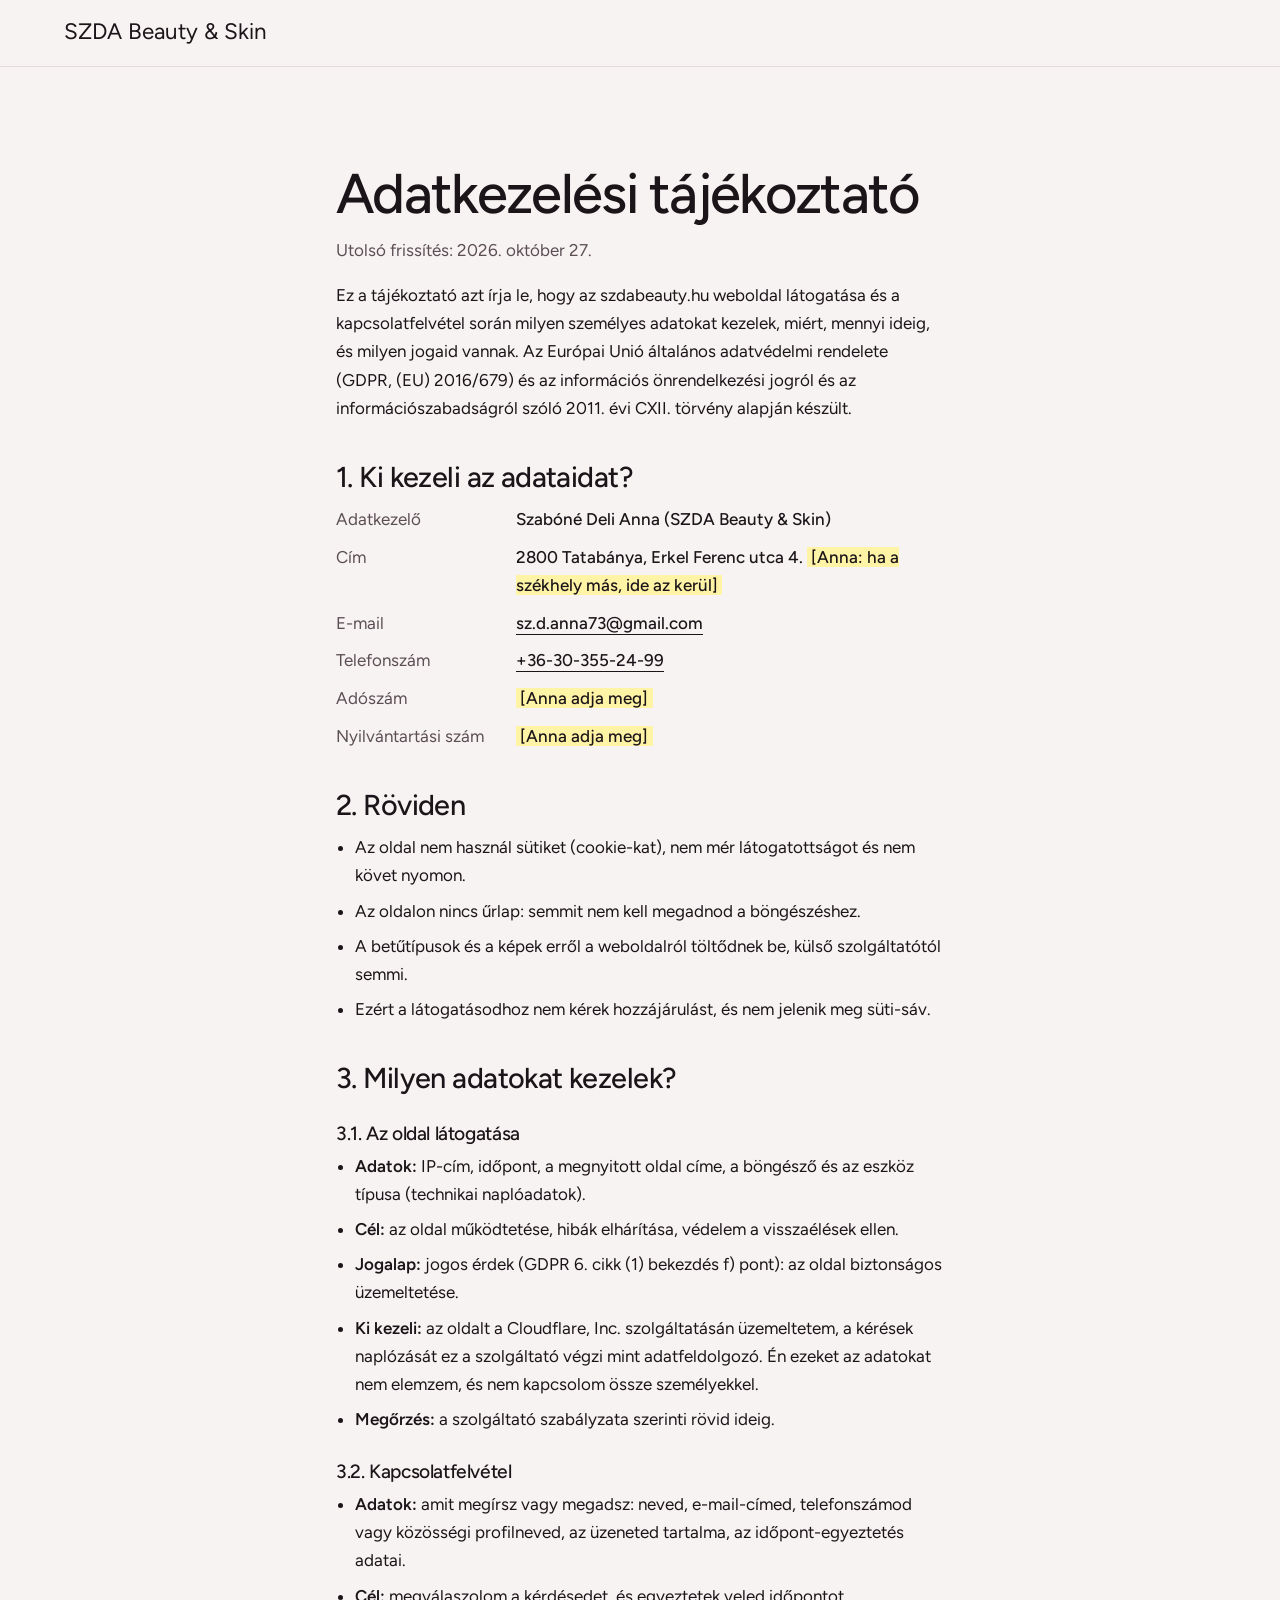
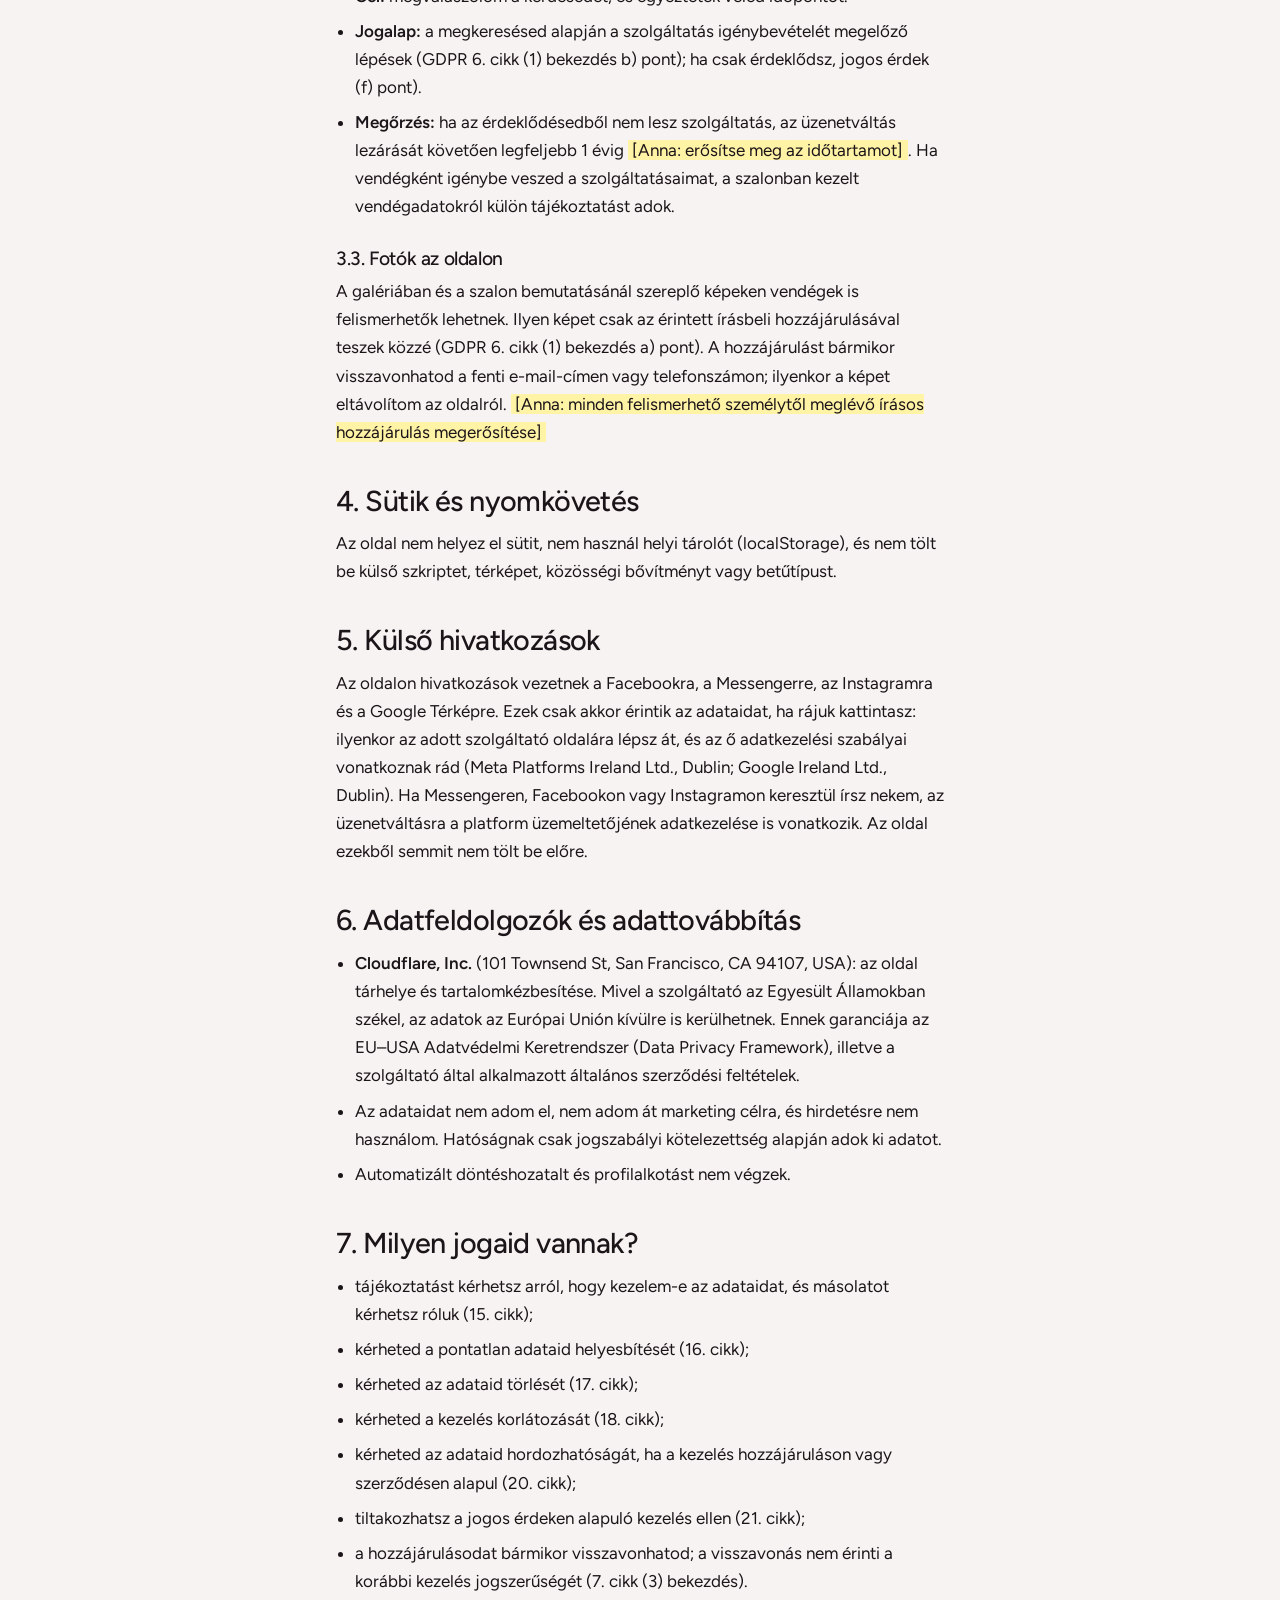
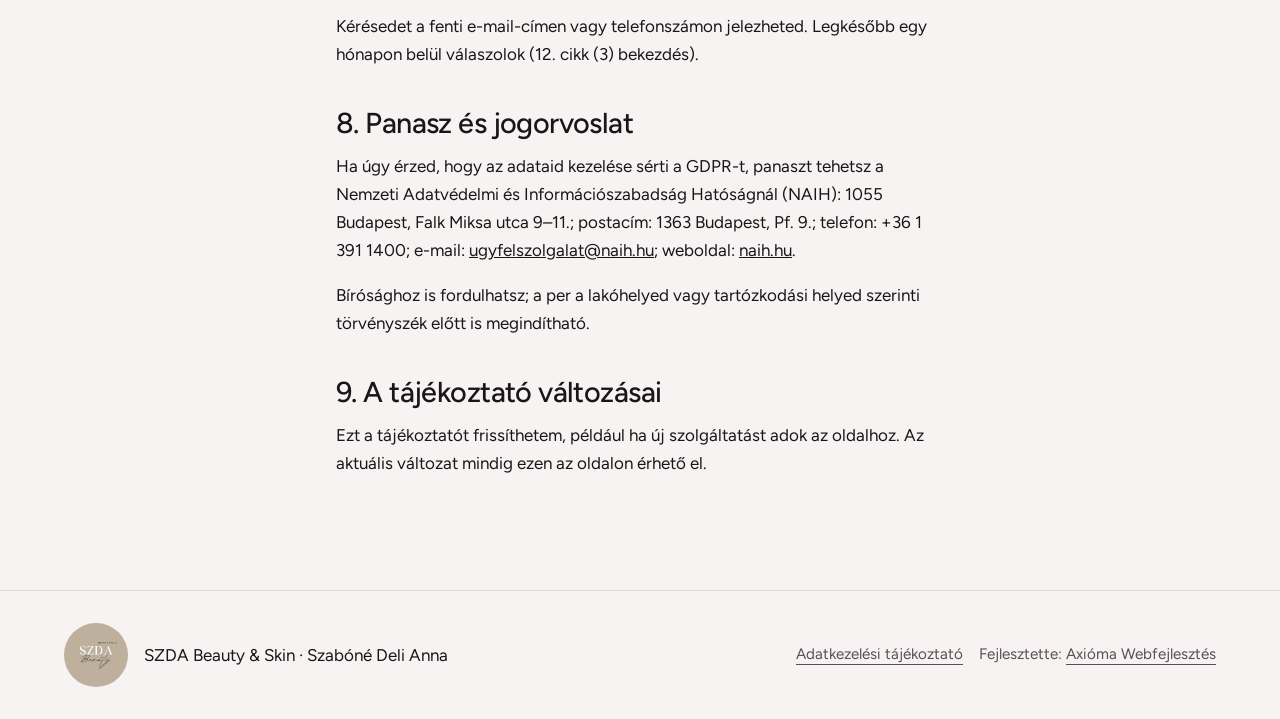
==== adatkezeles.html @ 75661d0b "Add privacy notice and security headers" ====
<!doctype html>
<html lang="hu">
<head>
<meta charset="utf-8">
<meta name="viewport" content="width=device-width, initial-scale=1">
<title>Adatkezelési tájékoztató – SZDA Beauty &amp; Skin</title>
<meta name="description" content="Az szdabeauty.hu weboldal adatkezelési tájékoztatója: milyen adatokat kezelek, miért, meddig, és milyen jogaid vannak.">
<meta name="theme-color" content="#1b1519">
<link rel="icon" href="img/logo-t.webp" type="image/webp">
<link rel="preload" href="fonts/figtree-normal-400.woff2" as="font" type="font/woff2" crossorigin>
<link rel="stylesheet" href="style.css">
</head>
<body>
<a class="skip" href="#tartalom">Ugrás a tartalomhoz</a>

<header class="top">
  <a class="brand" href="./" aria-label="SZDA Beauty &amp; Skin – vissza az oldalra">SZDA Beauty &amp; Skin</a>
</header>

<main id="tartalom" class="doc">
  <h1>Adatkezelési tájékoztató</h1>
  <p class="meta">Utolsó frissítés: 2026. október 27.</p>

  <p>Ez a tájékoztató azt írja le, hogy az szdabeauty.hu weboldal látogatása és a kapcsolatfelvétel során milyen személyes adatokat kezelek, miért, mennyi ideig, és milyen jogaid vannak. Az Európai Unió általános adatvédelmi rendelete (GDPR, (EU) 2016/679) és az információs önrendelkezési jogról és az információszabadságról szóló 2011. évi CXII. törvény alapján készült.</p>

  <h2>1. Ki kezeli az adataidat?</h2>
  <dl>
    <dt>Adatkezelő</dt>
    <dd>Szabóné Deli Anna (SZDA Beauty &amp; Skin)</dd>
    <dt>Cím</dt>
    <dd>2800 Tatabánya, Erkel Ferenc utca 4. <mark class="todo">[Anna: ha a székhely más, ide az kerül]</mark></dd>
    <dt>E-mail</dt>
    <dd><a href="mailto:sz.d.anna73@gmail.com">sz.d.anna73@gmail.com</a></dd>
    <dt>Telefonszám</dt>
    <dd><a href="tel:+36303552499">+36-30-355-24-99</a></dd>
    <dt>Adószám</dt>
    <dd><mark class="todo">[Anna adja meg]</mark></dd>
    <dt>Nyilvántartási szám</dt>
    <dd><mark class="todo">[Anna adja meg]</mark></dd>
  </dl>

  <h2>2. Röviden</h2>
  <ul>
    <li>Az oldal nem használ sütiket (cookie-kat), nem mér látogatottságot és nem követ nyomon.</li>
    <li>Az oldalon nincs űrlap: semmit nem kell megadnod a böngészéshez.</li>
    <li>A betűtípusok és a képek erről a weboldalról töltődnek be, külső szolgáltatótól semmi.</li>
    <li>Ezért a látogatásodhoz nem kérek hozzájárulást, és nem jelenik meg süti-sáv.</li>
  </ul>

  <h2>3. Milyen adatokat kezelek?</h2>

  <h3>3.1. Az oldal látogatása</h3>
  <ul>
    <li><b>Adatok:</b> IP-cím, időpont, a megnyitott oldal címe, a böngésző és az eszköz típusa (technikai naplóadatok).</li>
    <li><b>Cél:</b> az oldal működtetése, hibák elhárítása, védelem a visszaélések ellen.</li>
    <li><b>Jogalap:</b> jogos érdek (GDPR 6. cikk (1) bekezdés f) pont): az oldal biztonságos üzemeltetése.</li>
    <li><b>Ki kezeli:</b> az oldalt a Cloudflare, Inc. szolgáltatásán üzemeltetem, a kérések naplózását ez a szolgáltató végzi mint adatfeldolgozó. Én ezeket az adatokat nem elemzem, és nem kapcsolom össze személyekkel.</li>
    <li><b>Megőrzés:</b> a szolgáltató szabályzata szerinti rövid ideig.</li>
  </ul>

  <h3>3.2. Kapcsolatfelvétel</h3>
  <ul>
    <li><b>Adatok:</b> amit megírsz vagy megadsz: neved, e-mail-címed, telefonszámod vagy közösségi profilneved, az üzeneted tartalma, az időpont-egyeztetés adatai.</li>
    <li><b>Cél:</b> megválaszolom a kérdésedet, és egyeztetek veled időpontot.</li>
    <li><b>Jogalap:</b> a megkeresésed alapján a szolgáltatás igénybevételét megelőző lépések (GDPR 6. cikk (1) bekezdés b) pont); ha csak érdeklődsz, jogos érdek (f) pont).</li>
    <li><b>Megőrzés:</b> ha az érdeklődésedből nem lesz szolgáltatás, az üzenetváltás lezárását követően legfeljebb 1 évig <mark class="todo">[Anna: erősítse meg az időtartamot]</mark>. Ha vendégként igénybe veszed a szolgáltatásaimat, a szalonban kezelt vendégadatokról külön tájékoztatást adok.</li>
  </ul>

  <h3>3.3. Fotók az oldalon</h3>
  <p>A galériában és a szalon bemutatásánál szereplő képeken vendégek is felismerhetők lehetnek. Ilyen képet csak az érintett írásbeli hozzájárulásával teszek közzé (GDPR 6. cikk (1) bekezdés a) pont). A hozzájárulást bármikor visszavonhatod a fenti e-mail-címen vagy telefonszámon; ilyenkor a képet eltávolítom az oldalról. <mark class="todo">[Anna: minden felismerhető személytől meglévő írásos hozzájárulás megerősítése]</mark></p>

  <h2>4. Sütik és nyomkövetés</h2>
  <p>Az oldal nem helyez el sütit, nem használ helyi tárolót (localStorage), és nem tölt be külső szkriptet, térképet, közösségi bővítményt vagy betűtípust.</p>

  <h2>5. Külső hivatkozások</h2>
  <p>Az oldalon hivatkozások vezetnek a Facebookra, a Messengerre, az Instagramra és a Google Térképre. Ezek csak akkor érintik az adataidat, ha rájuk kattintasz: ilyenkor az adott szolgáltató oldalára lépsz át, és az ő adatkezelési szabályai vonatkoznak rád (Meta Platforms Ireland Ltd., Dublin; Google Ireland Ltd., Dublin). Ha Messengeren, Facebookon vagy Instagramon keresztül írsz nekem, az üzenetváltásra a platform üzemeltetőjének adatkezelése is vonatkozik. Az oldal ezekből semmit nem tölt be előre.</p>

  <h2>6. Adatfeldolgozók és adattovábbítás</h2>
  <ul>
    <li><b>Cloudflare, Inc.</b> (101 Townsend St, San Francisco, CA 94107, USA): az oldal tárhelye és tartalomkézbesítése. Mivel a szolgáltató az Egyesült Államokban székel, az adatok az Európai Unión kívülre is kerülhetnek. Ennek garanciája az EU–USA Adatvédelmi Keretrendszer (Data Privacy Framework), illetve a szolgáltató által alkalmazott általános szerződési feltételek.</li>
    <li>Az adataidat nem adom el, nem adom át marketing célra, és hirdetésre nem használom. Hatóságnak csak jogszabályi kötelezettség alapján adok ki adatot.</li>
    <li>Automatizált döntéshozatalt és profilalkotást nem végzek.</li>
  </ul>

  <h2>7. Milyen jogaid vannak?</h2>
  <ul>
    <li>tájékoztatást kérhetsz arról, hogy kezelem-e az adataidat, és másolatot kérhetsz róluk (15. cikk);</li>
    <li>kérheted a pontatlan adataid helyesbítését (16. cikk);</li>
    <li>kérheted az adataid törlését (17. cikk);</li>
    <li>kérheted a kezelés korlátozását (18. cikk);</li>
    <li>kérheted az adataid hordozhatóságát, ha a kezelés hozzájáruláson vagy szerződésen alapul (20. cikk);</li>
    <li>tiltakozhatsz a jogos érdeken alapuló kezelés ellen (21. cikk);</li>
    <li>a hozzájárulásodat bármikor visszavonhatod; a visszavonás nem érinti a korábbi kezelés jogszerűségét (7. cikk (3) bekezdés).</li>
  </ul>
  <p>Kérésedet a fenti e-mail-címen vagy telefonszámon jelezheted. Legkésőbb egy hónapon belül válaszolok (12. cikk (3) bekezdés).</p>

  <h2>8. Panasz és jogorvoslat</h2>
  <p>Ha úgy érzed, hogy az adataid kezelése sérti a GDPR-t, panaszt tehetsz a Nemzeti Adatvédelmi és Információszabadság Hatóságnál (NAIH): 1055 Budapest, Falk Miksa utca 9–11.; postacím: 1363 Budapest, Pf. 9.; telefon: +36 1 391 1400; e-mail: <a href="mailto:ugyfelszolgalat@naih.hu">ugyfelszolgalat@naih.hu</a>; weboldal: <a href="https://naih.hu" rel="noopener">naih.hu</a>.</p>
  <p>Bírósághoz is fordulhatsz; a per a lakóhelyed vagy tartózkodási helyed szerinti törvényszék előtt is megindítható.</p>

  <h2>9. A tájékoztató változásai</h2>
  <p>Ezt a tájékoztatót frissíthetem, például ha új szolgáltatást adok az oldalhoz. Az aktuális változat mindig ezen az oldalon érhető el.</p>
</main>

<footer>
  <img src="img/logo-t.webp" width="64" height="64" alt="" loading="lazy">
  <p>SZDA Beauty &amp; Skin · Szabóné Deli Anna</p>
  <p class="legal"><a href="adatkezeles.html">Adatkezelési tájékoztató</a></p>
  <p class="credit">Fejlesztette: <a href="https://axiomaweb.hu" target="_blank" rel="noopener">Axióma Webfejlesztés</a></p>
</footer>
</body>
</html>
---- style.css ----
@font-face{font-family:Figtree;font-weight:400;font-display:swap;src:url(fonts/figtree-normal-400.woff2) format("woff2")}
@font-face{font-family:Figtree;font-weight:500;font-display:swap;src:url(fonts/figtree-normal-500.woff2) format("woff2")}
@font-face{font-family:Figtree;font-weight:600;font-display:swap;src:url(fonts/figtree-normal-600.woff2) format("woff2")}

/* the animated gap between the hero "slats" */
@property --gap{syntax:"<length>";inherits:false;initial-value:5px}

:root{
  --pearl:#f7f3f2;
  --ink:#1b1519;
  --ink-soft:#5b4f55;
  --oak:#c8a27a;
  --oak-deep:#8a6540;
  --led:#c4146e;
  --plum:#1b1519;
  --line:#e4dad8;
  --sans:Figtree,system-ui,-apple-system,"Segoe UI",sans-serif;
  --gutter:clamp(1.25rem,5vw,4rem);
  --max:74rem;
}
*{box-sizing:border-box}
html{scroll-padding-top:5rem}
body{margin:0;background:var(--pearl);color:var(--ink);font:400 1.0625rem/1.65 var(--sans);-webkit-font-smoothing:antialiased}
img{display:block;max-width:100%;height:auto}
a{color:inherit}
button{font-family:inherit}
h1,h2,h3{font-family:var(--sans);font-weight:500;line-height:1.1;margin:0;letter-spacing:-.02em}
h2{font-size:clamp(2.25rem,5vw,3.75rem)}
h3{font-size:clamp(1.6rem,3vw,2.2rem)}
p{margin:0 0 1em;max-width:62ch}
:focus-visible{outline:3px solid var(--led);outline-offset:3px;border-radius:2px}
.skip{position:absolute;left:1rem;top:-4rem;background:var(--ink);color:#fff;padding:.6rem 1rem;z-index:100}
.skip:focus{top:1rem}

/* header */
.top{position:sticky;top:0;z-index:20;display:flex;justify-content:space-between;align-items:center;gap:1rem;padding:.9rem var(--gutter);background:var(--pearl);border-bottom:1px solid var(--line)}
.brand{font-family:var(--sans);font-size:1.4rem;text-decoration:none;white-space:nowrap}
.top nav{display:flex;align-items:center;gap:clamp(.9rem,2.5vw,2rem);font-weight:500;font-size:.98rem}
.top nav a{text-decoration:none;padding:.25rem 0}
.top nav a:not(.pill):hover{text-decoration:underline;text-underline-offset:.35em;text-decoration-color:var(--led)}
.pill{background:var(--ink);color:#fff;padding:.5rem 1.1rem!important;border-radius:2px}
.pill:hover{background:var(--led)}

/* hero */
.hero{display:grid;grid-template-columns:minmax(0,1fr) minmax(0,.8fr);grid-template-areas:"head photo" "text photo";grid-template-rows:auto 1fr;column-gap:clamp(1.5rem,5vw,5rem);align-items:start;max-width:var(--max);margin:0 auto;padding:clamp(2rem,6vw,5rem) var(--gutter)}
.hero-head{grid-area:head}
.hero-text{grid-area:text}
.hero h1{font-size:clamp(2.6rem,6vw,5rem);letter-spacing:-.03em;margin-bottom:1.5rem}
.lead{font-size:clamp(1.15rem,2vw,1.4rem);line-height:1.5;color:var(--ink-soft)}
.actions{display:flex;align-items:center;gap:1.5rem;flex-wrap:wrap;margin:1.75rem 0 1rem}
.btn{display:inline-block;background:var(--led);color:#fff;text-decoration:none;font-weight:600;padding:.95rem 1.8rem;border-radius:2px;transition:transform .15s,background .15s}
.btn:hover{background:var(--ink);transform:translateY(-1px)}
.link{font-weight:500;text-underline-offset:.35em}
.hours{font-size:.95rem;color:var(--ink-soft)}
.hero h2{font-size:clamp(1.6rem,3vw,2.2rem);margin:0 0 1rem}
.hero-photo{grid-area:photo;justify-self:end;width:min(100%,28rem);position:sticky;top:6rem}
.slats{width:100%;aspect-ratio:3/4;object-fit:cover;--s:2.2rem;--gap:5px;
  -webkit-mask-image:repeating-linear-gradient(90deg,#000 0,#000 calc(var(--s) - var(--gap)),transparent calc(var(--s) - var(--gap)),transparent var(--s));
  mask-image:repeating-linear-gradient(90deg,#000 0,#000 calc(var(--s) - var(--gap)),transparent calc(var(--s) - var(--gap)),transparent var(--s));
  animation:open 1.6s cubic-bezier(.2,.7,.2,1) both}
@keyframes open{from{--gap:2.2rem}99%{--gap:0px}to{--gap:0px;-webkit-mask-image:none;mask-image:none}}
.hero-img{float:right;width:min(40%,11rem);aspect-ratio:1/1;object-fit:cover;border-radius:2px;margin:0 0 1rem 1.5rem}

/* services */
.services,.works,.about,.studio,.book,.pro,.prices{max-width:var(--max);margin:0 auto;padding:clamp(3.5rem,8vw,7rem) var(--gutter)}
.services>h2{margin-bottom:clamp(2rem,5vw,4rem)}
.svc{display:grid;grid-template-columns:minmax(0,.8fr) minmax(0,1fr);gap:clamp(1.5rem,5vw,5rem);align-items:center;padding:clamp(1.5rem,4vw,3rem) 0;border-top:1px solid var(--line)}
.svc.flip{grid-template-columns:minmax(0,1fr) minmax(0,.8fr)}
.svc.flip .svc-img{order:2}
.svc-img img{width:100%;max-height:34rem;object-fit:cover;border-radius:2px}
.svc-body h3{margin-bottom:1rem}
.svc-body ul{list-style:none;margin:1.25rem 0 0;padding:0}
.svc-body li{padding:.55rem 0;border-top:1px solid var(--line)}
.svc-body li:last-child{border-bottom:1px solid var(--line)}


/* professional treatments + accordion */
.pro{background:var(--ink);color:#f4ecee;max-width:none;padding-left:0;padding-right:0}
.pro>*{max-width:var(--max);margin-left:auto;margin-right:auto;padding-left:var(--gutter);padding-right:var(--gutter)}
.pro h2{margin-bottom:1.25rem}
.pro .lead{color:#cdbfc4;margin-bottom:2rem}
.acc{border-top:1px solid #4a3d44}
.acc details,.acc-row{border-bottom:1px solid #4a3d44;margin:0;max-width:none}
.acc summary{font:400 clamp(1.25rem,2.4vw,1.6rem)/1.3 var(--sans);padding:1rem 0;cursor:pointer;list-style:none}
.acc summary::-webkit-details-marker{display:none}
.acc summary::after{content:"+";float:right;font-family:var(--sans)}
.acc details[open] summary::after{content:"\2212"}
.acc details p{color:#cdbfc4;padding-bottom:1.25rem}
.acc-row{font:400 clamp(1.25rem,2.4vw,1.6rem)/1.3 var(--sans);padding:1rem 0}

/* services without a photo */
.svc.plain{grid-template-columns:1fr}

/* price list */
.prices>h2{margin-bottom:1.5rem}
.group{font:500 1.1rem var(--sans);color:var(--ink-soft);margin-bottom:.5rem}
.items{border-top:1px solid var(--line)}
.item{display:grid;grid-template-columns:minmax(0,1fr) auto;gap:1rem 2rem;align-items:start;padding:1.5rem 0;border-bottom:1px solid var(--line)}
.item h3{font-size:clamp(1.3rem,2.4vw,1.7rem);margin-bottom:.6rem}
.item p{margin:0 0 .5rem}
.price{font:500 clamp(1.15rem,2vw,1.5rem)/1.3 var(--sans);color:var(--led);white-space:nowrap;text-align:right;margin:0}
.bundle .deal{font:500 1.25rem var(--sans);margin:0 0 .3rem}
.plain-list{margin:0 0 1rem;padding-left:1.2rem}
.tiers{display:grid;grid-template-columns:repeat(3,minmax(0,1fr));gap:1rem;margin-top:1.25rem}
.tier{border-top:1px solid var(--line);padding:.9rem 0 0}
.tier p{margin:0 0 .3rem}
.tier-name{font-weight:500}
.tier-name b{display:block;color:var(--led);font-family:var(--sans);font-weight:500;font-size:1.15rem}
.wax-h{margin:3rem 0 1rem;font-size:clamp(1.3rem,2.4vw,1.7rem)}
.wax{list-style:none;margin:0 0 1.5rem;padding:0;columns:2 18rem;column-gap:3rem}
.wax li{display:flex;justify-content:space-between;gap:1rem;padding:.55rem 0;border-bottom:1px solid var(--line);break-inside:avoid}
.wax li span:last-child{font-weight:500}

/* contact */
.social{list-style:none;margin:0;padding:0;display:flex;flex-wrap:wrap;gap:.6rem}
.social li[hidden]{display:none}
.soc{display:inline-flex;align-items:center;gap:.6rem;padding:.55rem 1.05rem .55rem .8rem;border:1px solid var(--ink);border-radius:2px;text-decoration:none;font-weight:500;transition:background .15s,color .15s,border-color .15s}
.soc svg{width:1.35rem;height:1.35rem;flex:none}
.soc.fb svg{color:#1877f2}.soc.ms svg{color:#0084ff}.soc.ig svg{color:#c13584}
.soc:hover{background:var(--ink);color:#fff;border-color:var(--ink)}
.maplink{display:inline-block;margin-top:.3rem;font-weight:400}

/* works */
.works-head{display:flex;justify-content:space-between;align-items:flex-end;gap:1.5rem;flex-wrap:wrap;margin-bottom:2rem}
.filters{display:flex;gap:.5rem;flex-wrap:wrap}
.chip{font:500 .95rem var(--sans);padding:.5rem 1.1rem;border-radius:2px;border:1px solid var(--ink);background:transparent;color:var(--ink);cursor:pointer}
.chip:hover{background:var(--line)}
.chip[aria-pressed=true]{background:var(--ink);color:#fff}
.grid{list-style:none;margin:0;padding:0;columns:3 14rem;column-gap:1rem}
.grid li{break-inside:avoid;margin:0 0 1rem}
.grid li[hidden]{display:none}
.grid button{display:block;width:100%;padding:0;border:0;background:var(--line);cursor:zoom-in;overflow:hidden;border-radius:2px}
.grid img{width:100%;transition:transform .5s}
.grid button:hover img{transform:scale(1.03)}

/* about */
.about{display:grid;grid-template-columns:minmax(0,1fr) minmax(0,1fr);gap:clamp(2rem,6vw,6rem);align-items:center}
.about-photos{display:grid;grid-template-columns:1fr 1fr;gap:1rem;align-items:start}
.about-photos img{width:100%;aspect-ratio:3/4;object-fit:cover;border-radius:2px}
.about-photos img:last-child{margin-top:3rem}
.about-text h2{margin-bottom:1.5rem}

/* studio */
.studio{max-width:none;background:var(--plum);color:#f4ecee;padding-left:0;padding-right:0}
.studio>*{max-width:var(--max);margin-left:auto;margin-right:auto;padding-left:var(--gutter);padding-right:var(--gutter)}
.studio h2{margin-bottom:2.5rem}
.glow{display:grid;grid-template-columns:repeat(3,1fr);gap:1rem}
.glow img{width:100%;aspect-ratio:3/4;object-fit:cover;border-radius:2px}
.rooms{display:grid;grid-template-columns:repeat(3,1fr);gap:1rem;margin-top:1.25rem}
.rooms img{width:100%;aspect-ratio:3/4;object-fit:cover;border-radius:2px}

/* booking */
.book{display:grid;grid-template-columns:minmax(0,1.1fr) minmax(0,.7fr);gap:clamp(2rem,6vw,6rem);align-items:center}
.book h2{margin-bottom:1.25rem}
dl{display:grid;grid-template-columns:max-content 1fr;gap:.6rem 2rem;margin:2rem 0 1.5rem}
dt{color:var(--ink-soft)}
dd{margin:0;font-weight:500}
dd a{text-underline-offset:.3em}
dd.door{margin:0}
.door img{width:100%;border-radius:2px}
.small{font-size:.92rem;color:var(--ink-soft)}

footer{display:flex;align-items:center;gap:1rem;flex-wrap:wrap;padding:2rem var(--gutter);border-top:1px solid var(--line)}
footer img{border-radius:50%}
footer p{margin:0}
footer .small{margin-left:auto}
footer .legal{margin-left:auto}
footer .legal,footer .credit{font-size:.95rem;color:var(--ink-soft)}
footer .legal a,footer .credit a{text-underline-offset:.3em}

/* lightbox */
dialog{border:0;padding:0;background:transparent;max-width:min(94vw,56rem);max-height:94vh;overflow:visible}
dialog::backdrop{background:rgba(20,12,17,.88)}
dialog img{max-height:90vh;width:auto;margin:auto;border-radius:2px}
.close{position:absolute;right:0;top:-2.6rem;font:500 .95rem var(--sans);background:#fff;border:0;padding:.4rem 1rem;border-radius:2px;cursor:pointer}

@media (max-width:52rem){
  .top nav a:not(.pill){display:none}
  .hero,.svc,.svc.flip,.about,.book{grid-template-columns:1fr}
  .hero{grid-template-areas:"head" "photo" "text";grid-template-rows:auto}
  .hero-head{margin-bottom:1.5rem}
  .hero-photo{justify-self:stretch;width:100%;position:static;margin-bottom:2rem}
  .svc.flip .svc-img{order:0}
  .svc-img img{max-height:26rem}
  .glow{grid-template-columns:1fr 1fr}
  .glow img:last-child{display:none}
  .tiers{grid-template-columns:1fr}
  .item{grid-template-columns:1fr}
  .price{text-align:left}
  .rooms{grid-template-columns:1fr 1fr}
  .about-photos img:last-child{margin-top:1.5rem}
  footer .small,footer .legal{margin-left:0}
}
@media (max-width:30rem){
  .grid{columns:2}
  dl{grid-template-columns:1fr;gap:.1rem}
  dd{margin-bottom:.9rem}
}
@media (prefers-reduced-motion:reduce){
  .slats{animation:none;-webkit-mask-image:none;mask-image:none}
  .grid img,.btn,.soc{transition:none}
}

/* dev page */
.soon{max-width:var(--max);margin:0 auto;padding:clamp(3.5rem,10vw,8rem) var(--gutter)}
.soon h1{font-size:clamp(2.4rem,6vw,4.5rem);letter-spacing:-.03em;margin-bottom:1.5rem}
.soon .social{margin:2rem 0}

/* privacy page */
.doc{max-width:46rem;margin:0 auto;padding:clamp(3rem,8vw,6rem) var(--gutter)}
.doc h1{font-size:clamp(2.2rem,5vw,3.5rem);letter-spacing:-.03em;margin-bottom:.75rem}
.doc h2{font-size:clamp(1.35rem,2.6vw,1.8rem);margin:2.5rem 0 .75rem}
.doc h3{font-size:1.2rem;margin:1.75rem 0 .5rem}
.doc p{max-width:none}
.doc ul{padding-left:1.2rem;margin:0 0 1em}
.doc li{margin-bottom:.45rem}
.doc .meta{color:var(--ink-soft)}
.doc dl{margin:0 0 1em}
/* placeholder to be replaced before launch (flat colour, no gradient) */
.todo{background:#fff3a6;color:var(--ink);padding:0 .25em}
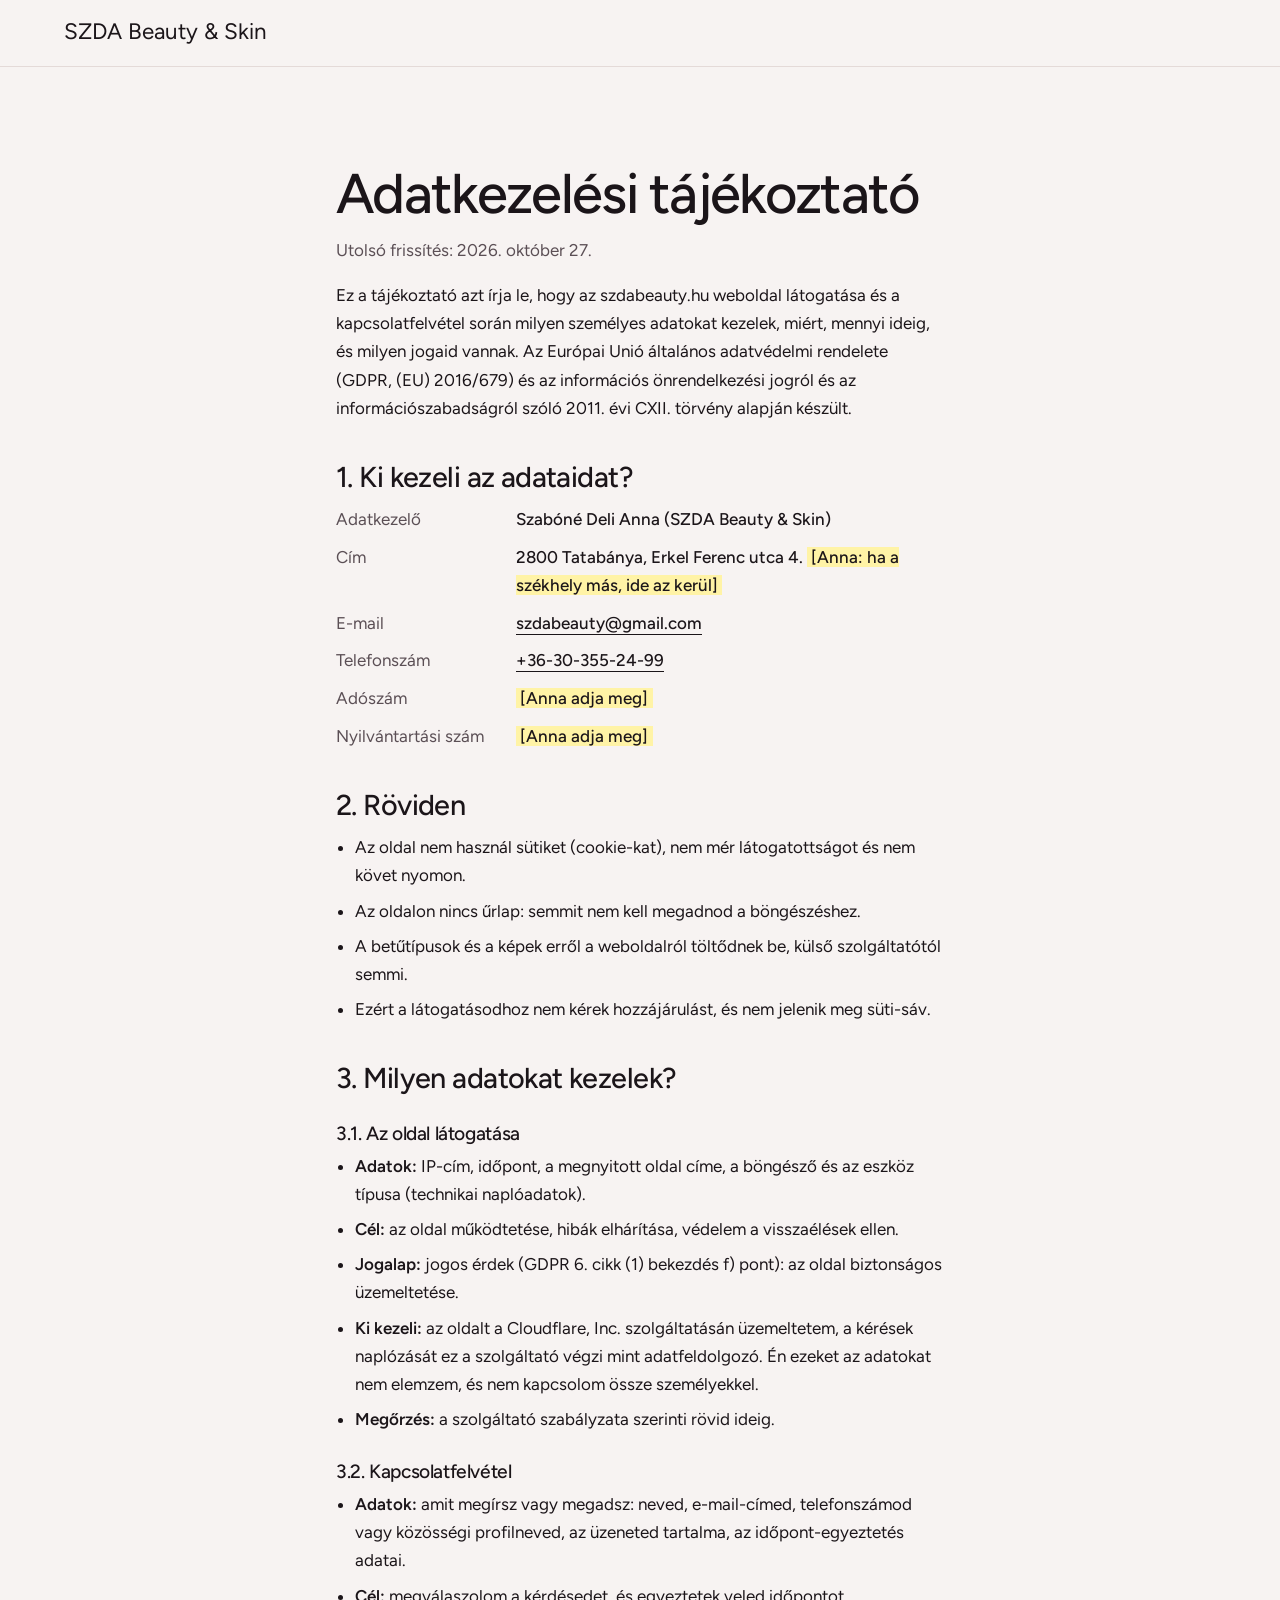
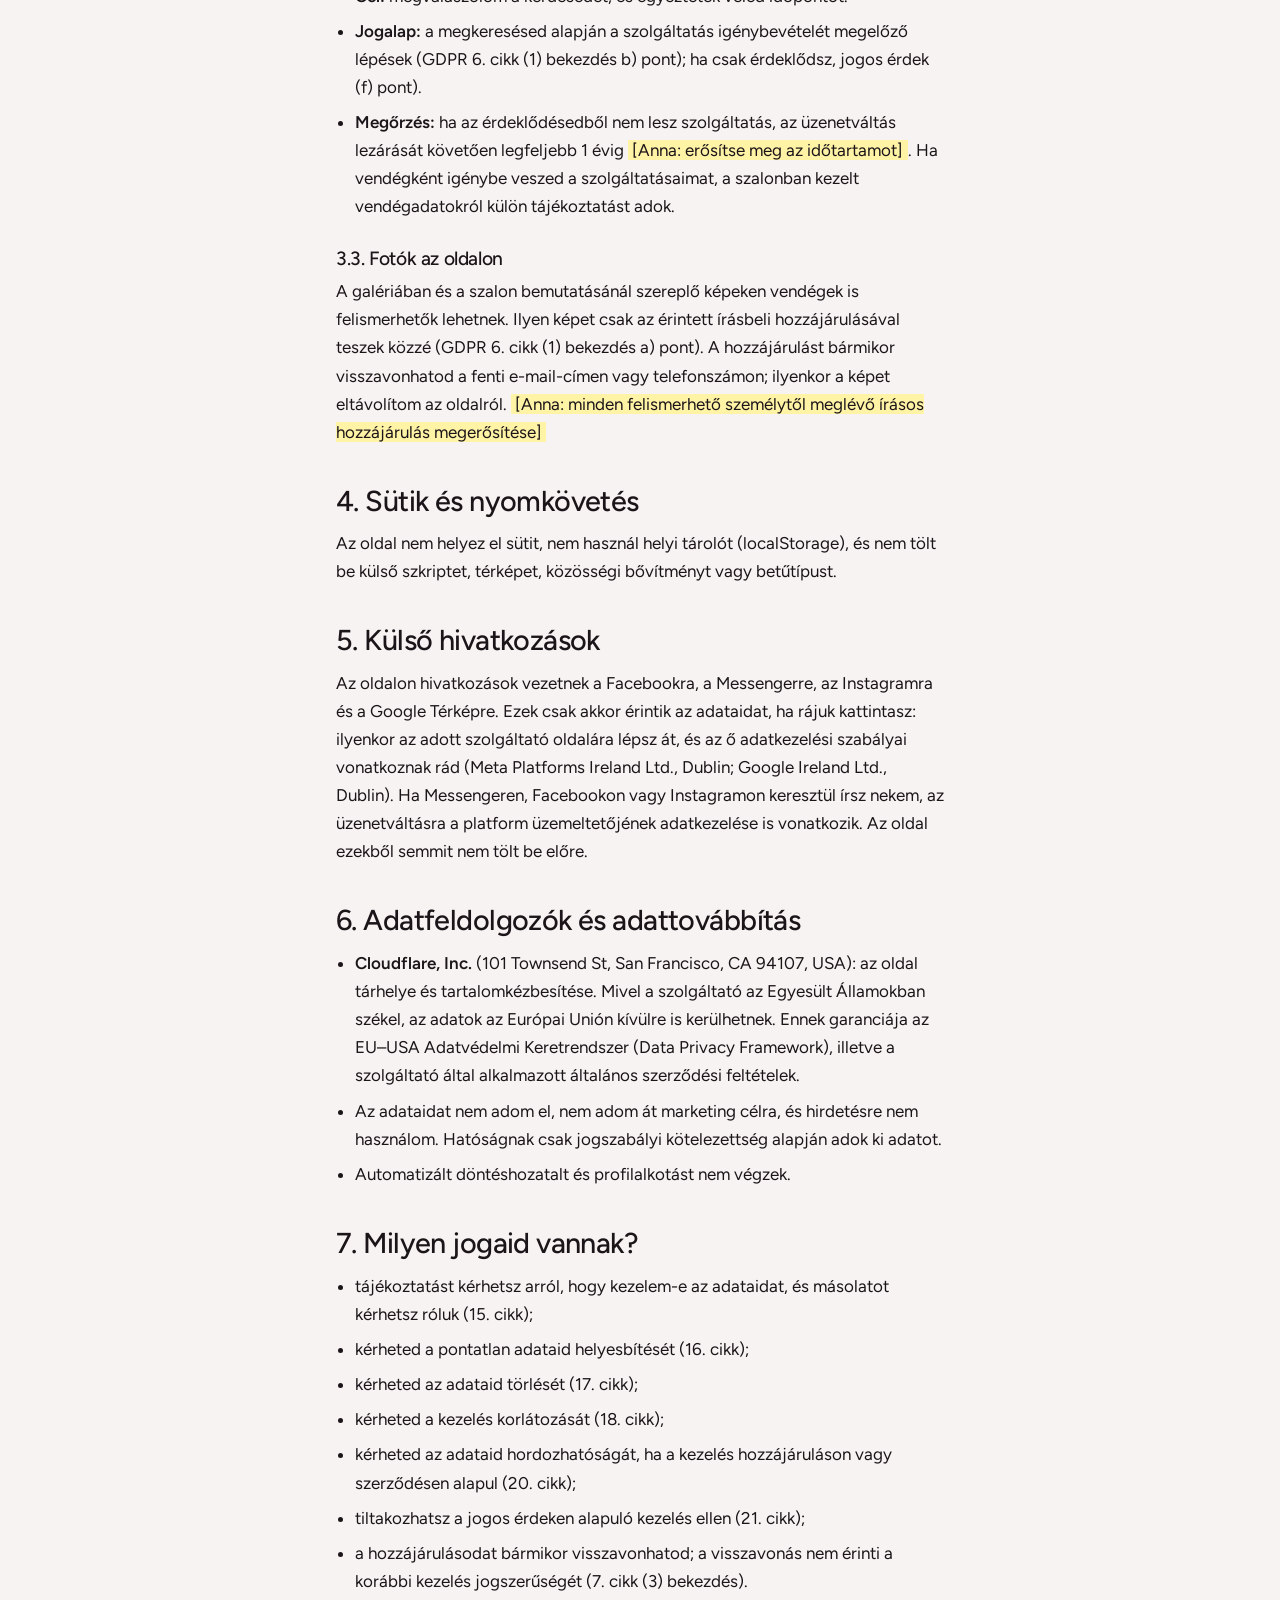
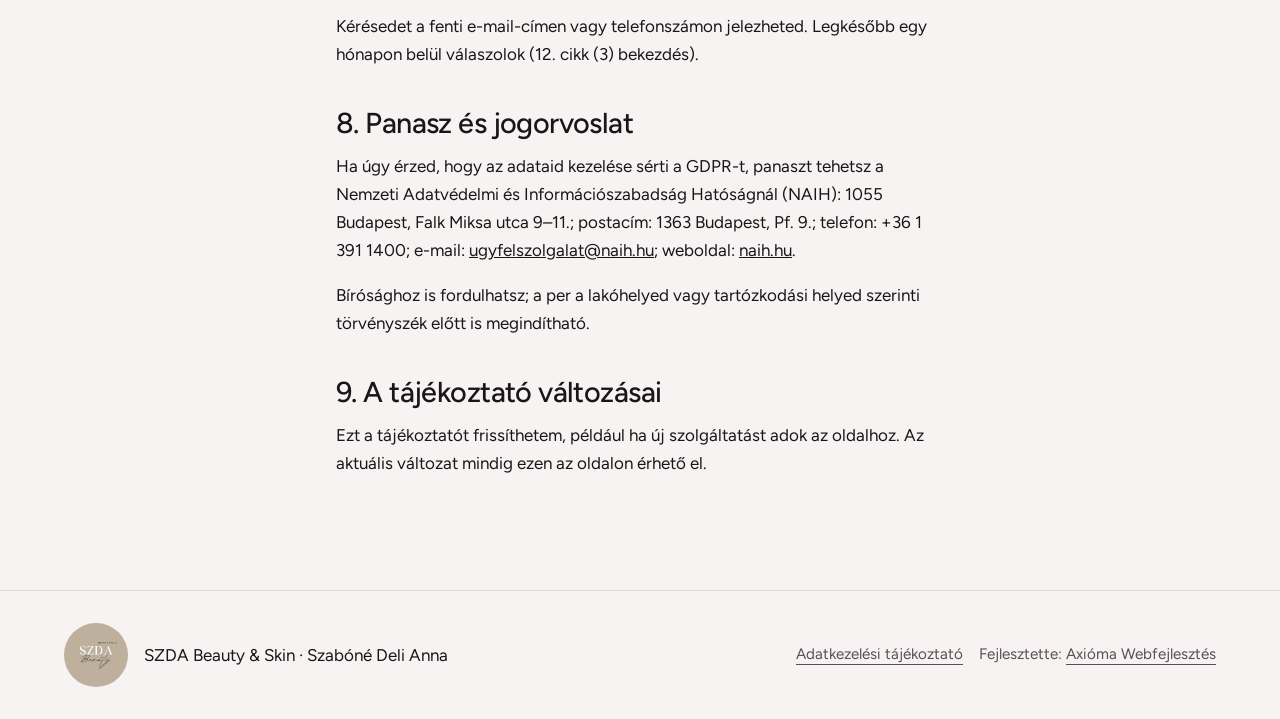
==== commit 5bb8561e: "Update site per Anna's feedback" ====
--- a/adatkezeles.html
+++ b/adatkezeles.html
@@ -30,7 +30,7 @@
     <dt>Cím</dt>
     <dd>2800 Tatabánya, Erkel Ferenc utca 4. <mark class="todo">[Anna: ha a székhely más, ide az kerül]</mark></dd>
     <dt>E-mail</dt>
-    <dd><a href="mailto:sz.d.anna73@gmail.com">sz.d.anna73@gmail.com</a></dd>
+    <dd><a href="mailto:szdabeauty@gmail.com">szdabeauty@gmail.com</a></dd>
     <dt>Telefonszám</dt>
     <dd><a href="tel:+36303552499">+36-30-355-24-99</a></dd>
     <dt>Adószám</dt>
--- a/style.css
+++ b/style.css
@@ -59,7 +59,7 @@
   mask-image:repeating-linear-gradient(90deg,#000 0,#000 calc(var(--s) - var(--gap)),transparent calc(var(--s) - var(--gap)),transparent var(--s));
   animation:open 1.6s cubic-bezier(.2,.7,.2,1) both}
 @keyframes open{from{--gap:2.2rem}99%{--gap:0px}to{--gap:0px;-webkit-mask-image:none;mask-image:none}}
-.hero-img{float:right;width:min(40%,11rem);aspect-ratio:1/1;object-fit:cover;border-radius:2px;margin:0 0 1rem 1.5rem}
+.hero-img{float:right;width:min(42%,12rem);aspect-ratio:3/4;object-fit:cover;border-radius:2px;margin:0 0 1rem 1.5rem}
 
 /* services */
 .services,.works,.about,.studio,.book,.pro,.prices{max-width:var(--max);margin:0 auto;padding:clamp(3.5rem,8vw,7rem) var(--gutter)}
@@ -79,17 +79,8 @@
 .pro>*{max-width:var(--max);margin-left:auto;margin-right:auto;padding-left:var(--gutter);padding-right:var(--gutter)}
 .pro h2{margin-bottom:1.25rem}
 .pro .lead{color:#cdbfc4;margin-bottom:2rem}
-.acc{border-top:1px solid #4a3d44}
-.acc details,.acc-row{border-bottom:1px solid #4a3d44;margin:0;max-width:none}
-.acc summary{font:400 clamp(1.25rem,2.4vw,1.6rem)/1.3 var(--sans);padding:1rem 0;cursor:pointer;list-style:none}
-.acc summary::-webkit-details-marker{display:none}
-.acc summary::after{content:"+";float:right;font-family:var(--sans)}
-.acc details[open] summary::after{content:"\2212"}
-.acc details p{color:#cdbfc4;padding-bottom:1.25rem}
-.acc-row{font:400 clamp(1.25rem,2.4vw,1.6rem)/1.3 var(--sans);padding:1rem 0}
 
 /* services without a photo */
-.svc.plain{grid-template-columns:1fr}
 
 /* price list */
 .prices>h2{margin-bottom:1.5rem}
@@ -218,3 +209,6 @@
 .doc dl{margin:0 0 1em}
 /* placeholder to be replaced before launch (flat colour, no gradient) */
 .todo{background:#fff3a6;color:var(--ink);padding:0 .25em}
+
+/* the dark photo block and the dark intro block read as one section */
+.studio + .pro{padding-top:0}
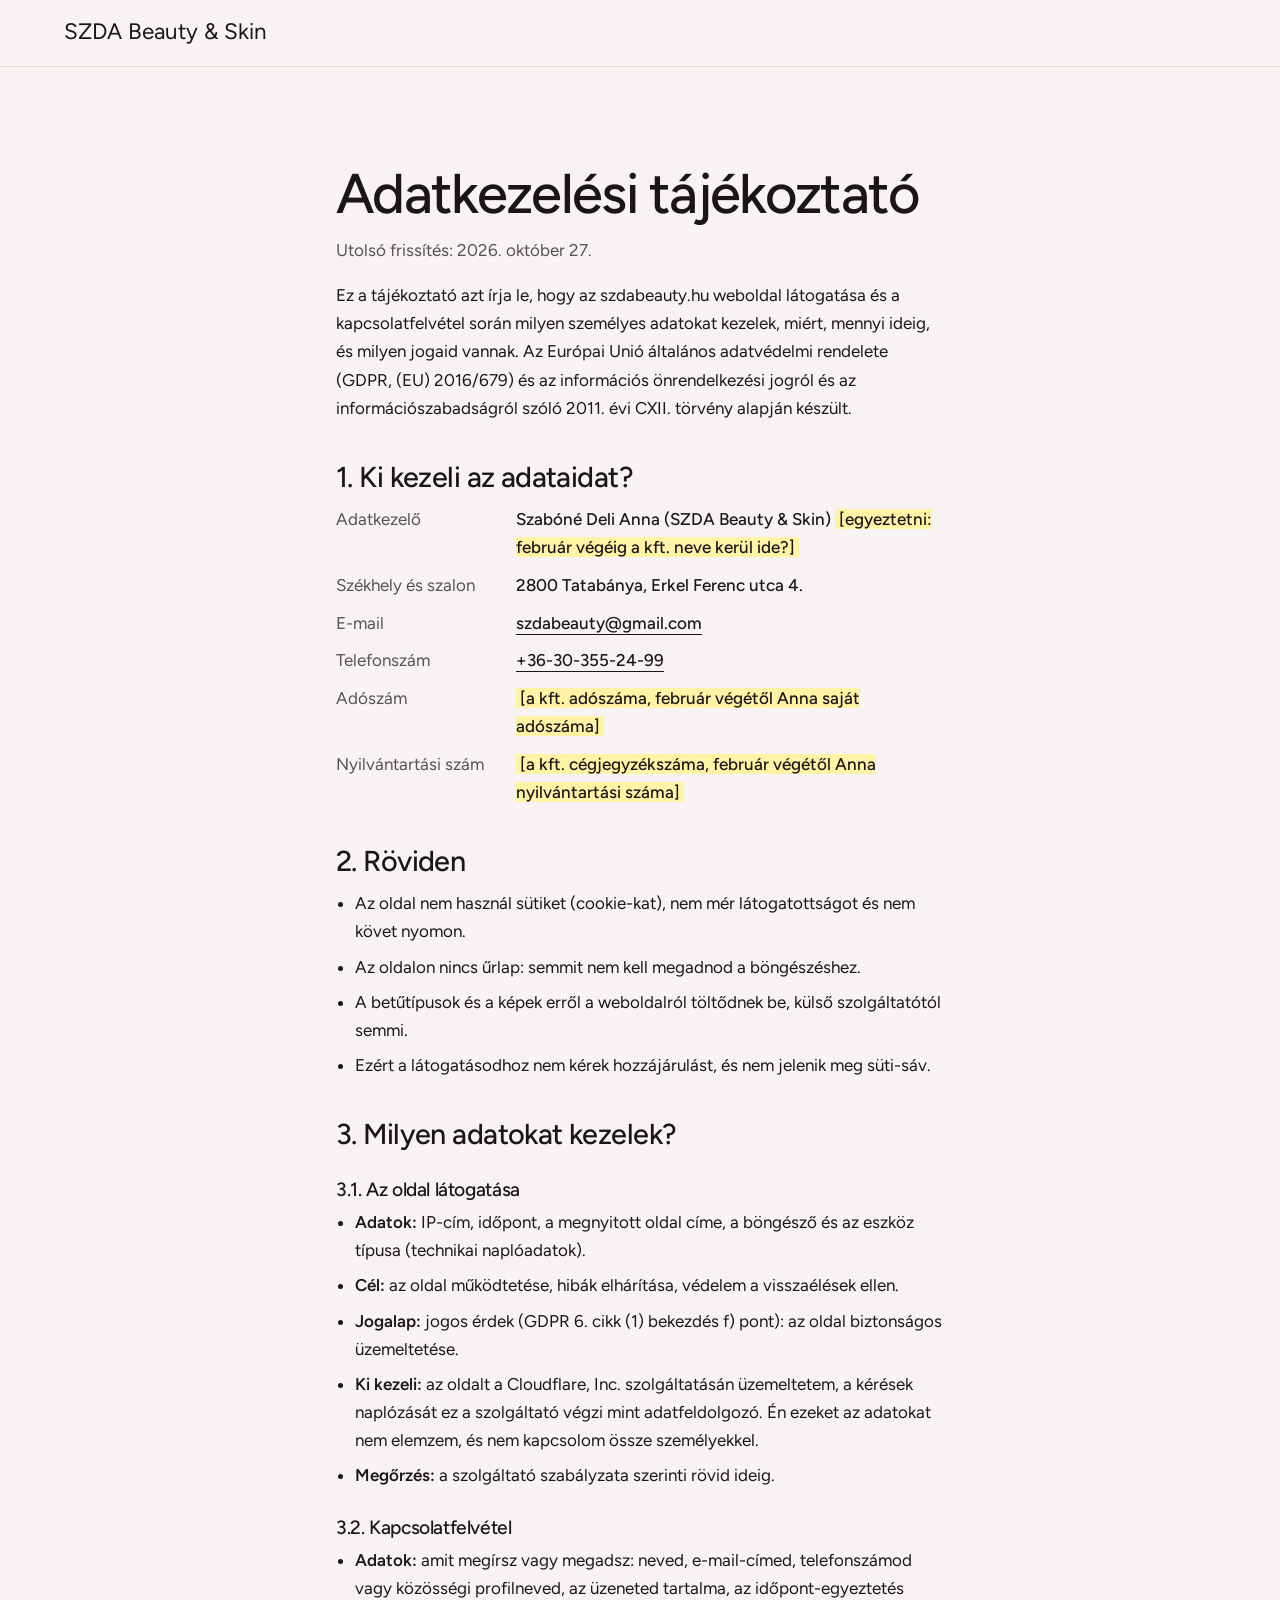
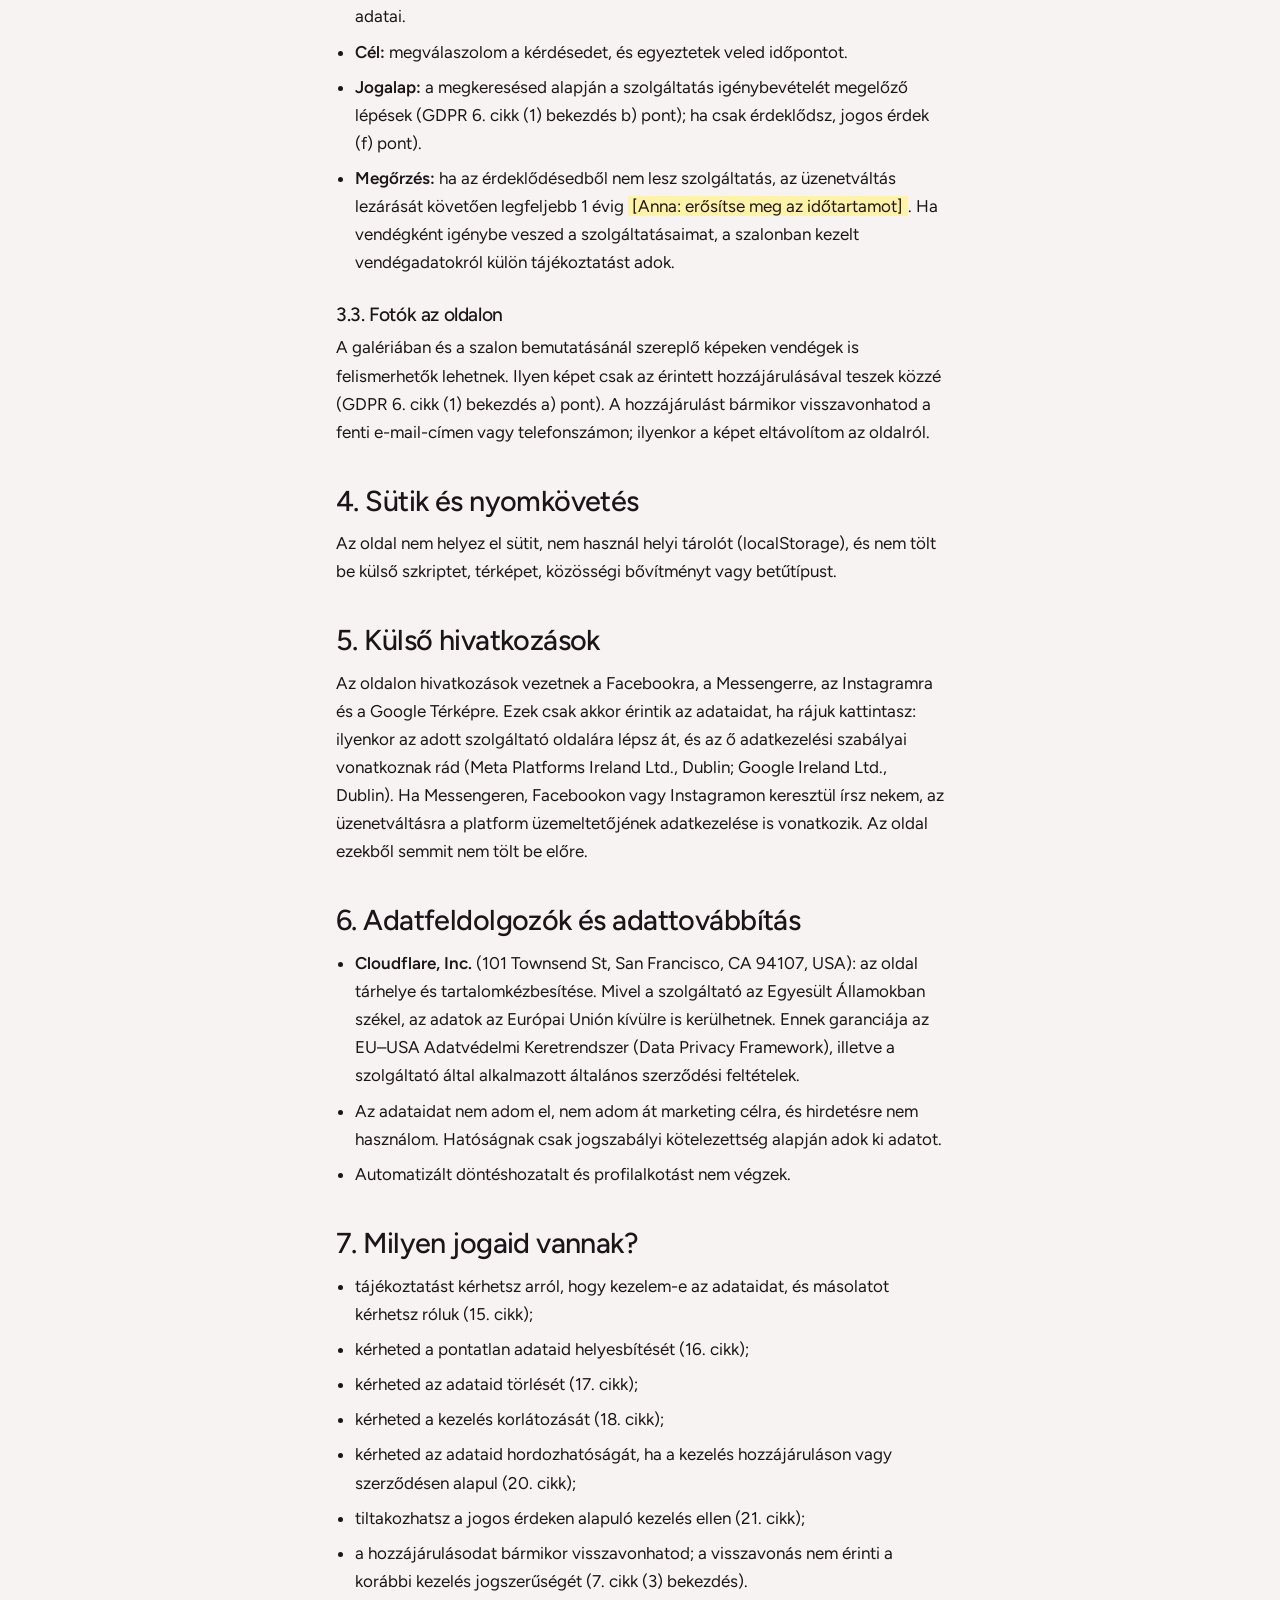
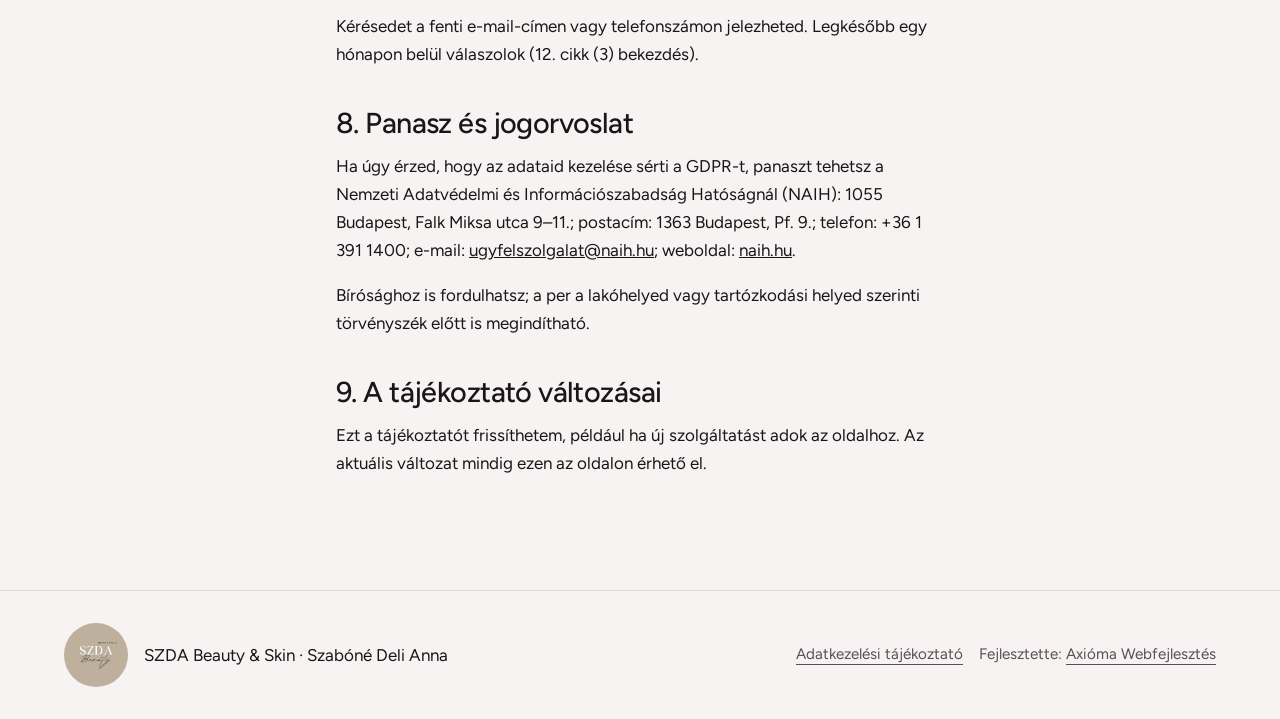
==== commit cf5c5d3c: "Privacy notice: seat and photo consent confirmed" ====
--- a/adatkezeles.html
+++ b/adatkezeles.html
@@ -6,7 +6,9 @@
 <title>Adatkezelési tájékoztató – SZDA Beauty &amp; Skin</title>
 <meta name="description" content="Az szdabeauty.hu weboldal adatkezelési tájékoztatója: milyen adatokat kezelek, miért, meddig, és milyen jogaid vannak.">
 <meta name="theme-color" content="#1b1519">
-<link rel="icon" href="img/logo-t.webp" type="image/webp">
+<link rel="canonical" href="https://szdabeauty.hu/adatkezeles">
+<link rel="icon" href="favicon.png" type="image/png" sizes="192x192">
+<link rel="apple-touch-icon" href="apple-touch-icon.png">
 <link rel="preload" href="fonts/figtree-normal-400.woff2" as="font" type="font/woff2" crossorigin>
 <link rel="stylesheet" href="style.css">
 </head>
@@ -26,17 +28,17 @@
   <h2>1. Ki kezeli az adataidat?</h2>
   <dl>
     <dt>Adatkezelő</dt>
-    <dd>Szabóné Deli Anna (SZDA Beauty &amp; Skin)</dd>
-    <dt>Cím</dt>
-    <dd>2800 Tatabánya, Erkel Ferenc utca 4. <mark class="todo">[Anna: ha a székhely más, ide az kerül]</mark></dd>
+    <dd>Szabóné Deli Anna (SZDA Beauty &amp; Skin) <mark class="todo">[egyeztetni: február végéig a kft. neve kerül ide?]</mark></dd>
+    <dt>Székhely és szalon</dt>
+    <dd>2800 Tatabánya, Erkel Ferenc utca 4.</dd>
     <dt>E-mail</dt>
     <dd><a href="mailto:szdabeauty@gmail.com">szdabeauty@gmail.com</a></dd>
     <dt>Telefonszám</dt>
     <dd><a href="tel:+36303552499">+36-30-355-24-99</a></dd>
     <dt>Adószám</dt>
-    <dd><mark class="todo">[Anna adja meg]</mark></dd>
+    <dd><mark class="todo">[a kft. adószáma, február végétől Anna saját adószáma]</mark></dd>
     <dt>Nyilvántartási szám</dt>
-    <dd><mark class="todo">[Anna adja meg]</mark></dd>
+    <dd><mark class="todo">[a kft. cégjegyzékszáma, február végétől Anna nyilvántartási száma]</mark></dd>
   </dl>
 
   <h2>2. Röviden</h2>
@@ -67,7 +69,7 @@
   </ul>
 
   <h3>3.3. Fotók az oldalon</h3>
-  <p>A galériában és a szalon bemutatásánál szereplő képeken vendégek is felismerhetők lehetnek. Ilyen képet csak az érintett írásbeli hozzájárulásával teszek közzé (GDPR 6. cikk (1) bekezdés a) pont). A hozzájárulást bármikor visszavonhatod a fenti e-mail-címen vagy telefonszámon; ilyenkor a képet eltávolítom az oldalról. <mark class="todo">[Anna: minden felismerhető személytől meglévő írásos hozzájárulás megerősítése]</mark></p>
+  <p>A galériában és a szalon bemutatásánál szereplő képeken vendégek is felismerhetők lehetnek. Ilyen képet csak az érintett hozzájárulásával teszek közzé (GDPR 6. cikk (1) bekezdés a) pont). A hozzájárulást bármikor visszavonhatod a fenti e-mail-címen vagy telefonszámon; ilyenkor a képet eltávolítom az oldalról.</p>
 
   <h2>4. Sütik és nyomkövetés</h2>
   <p>Az oldal nem helyez el sütit, nem használ helyi tárolót (localStorage), és nem tölt be külső szkriptet, térképet, közösségi bővítményt vagy betűtípust.</p>
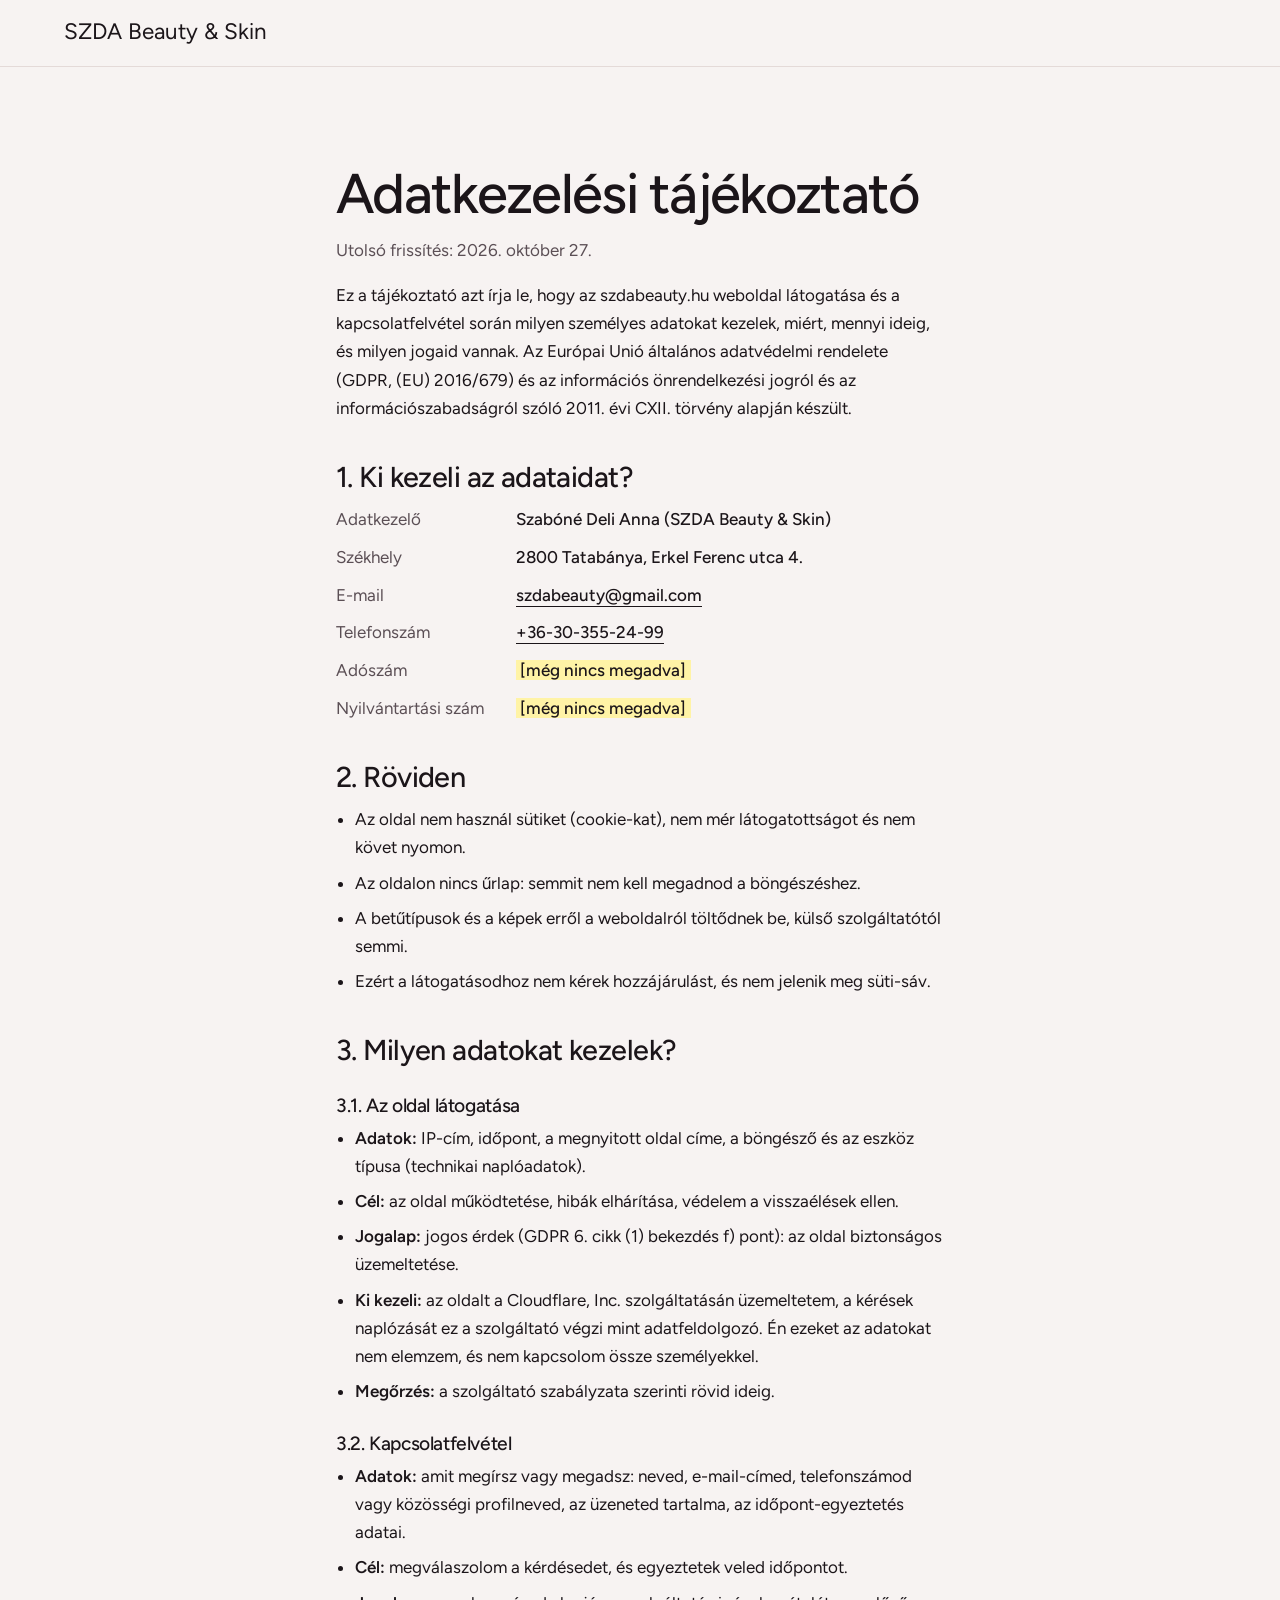
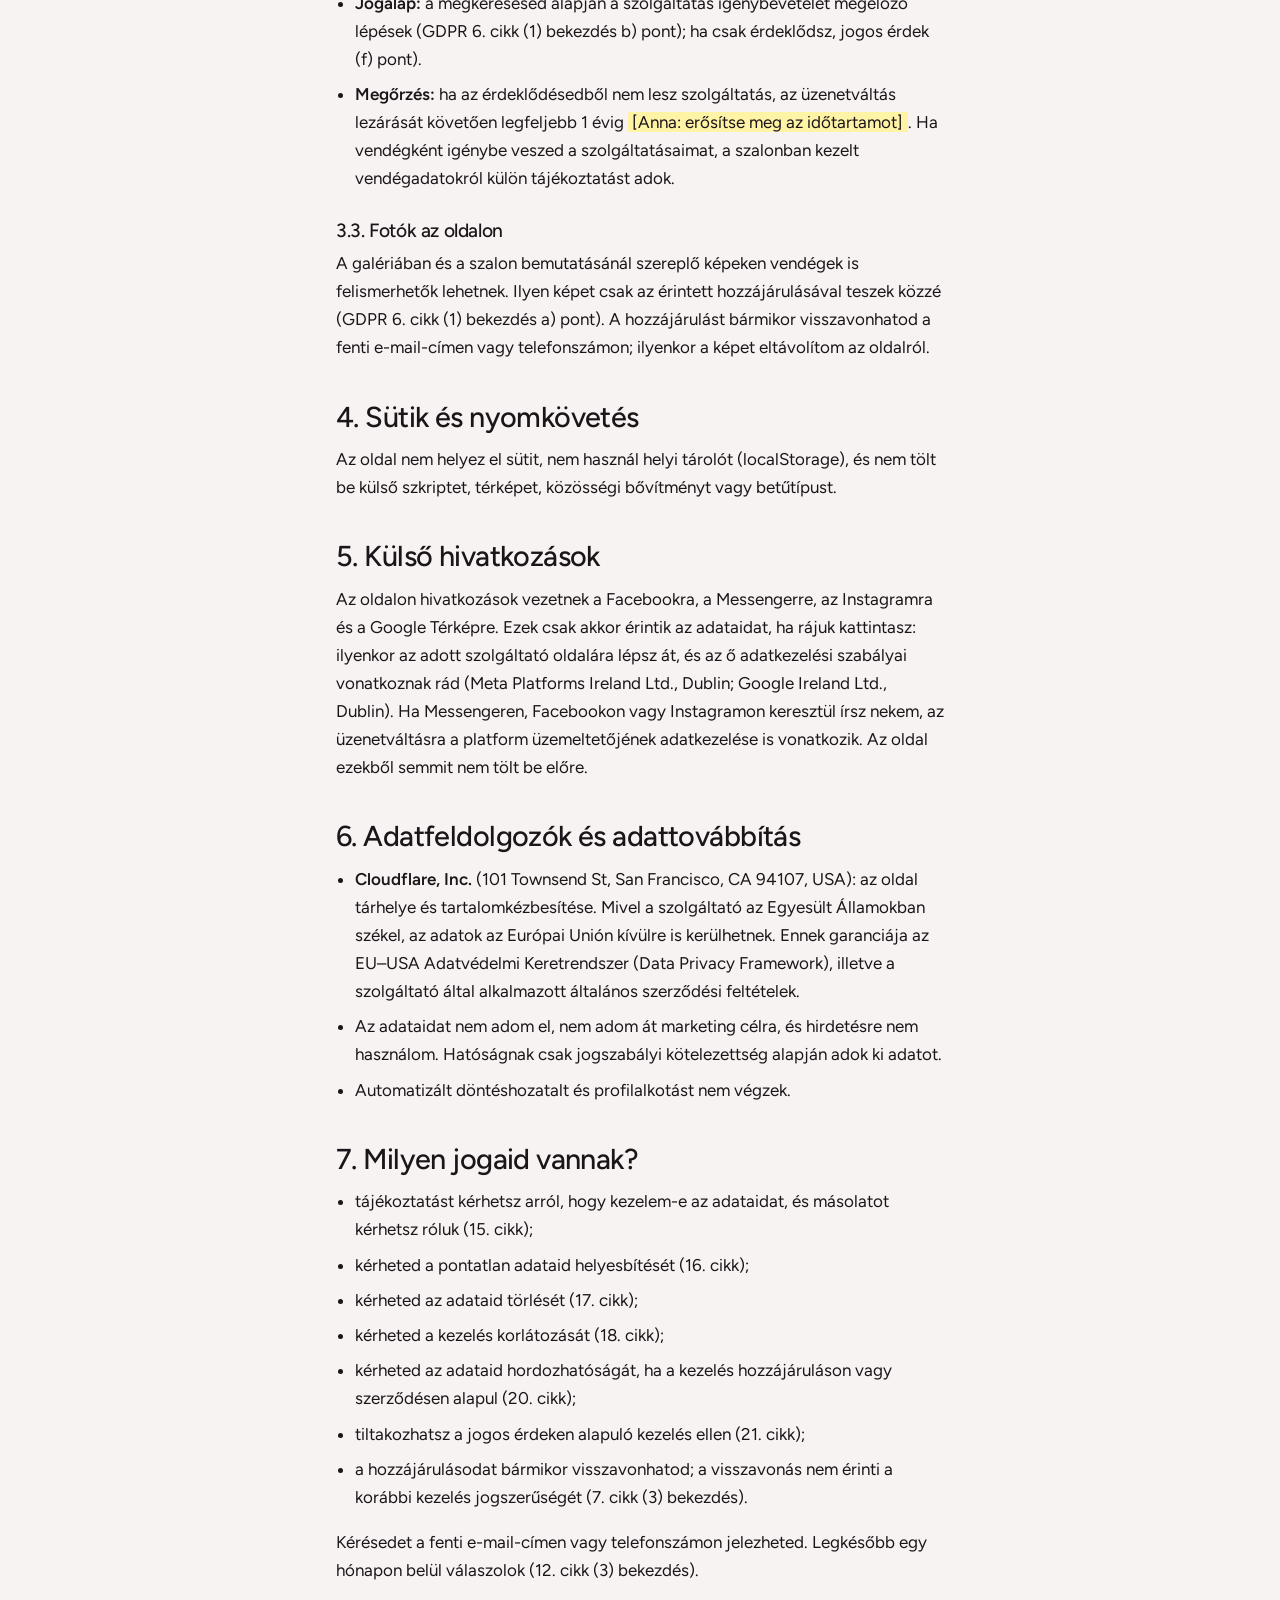
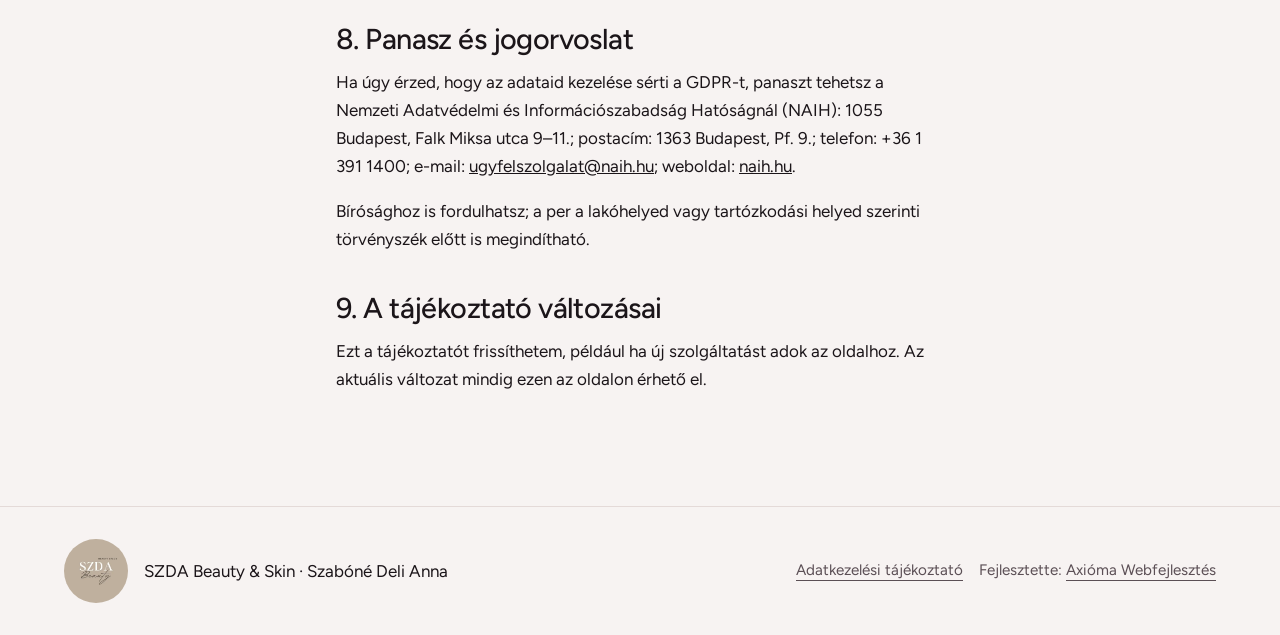
==== commit 9e96a1b3: "Company details editable through adatok.txt" ====
--- a/adatkezeles.html
+++ b/adatkezeles.html
@@ -26,20 +26,22 @@
   <p>Ez a tájékoztató azt írja le, hogy az szdabeauty.hu weboldal látogatása és a kapcsolatfelvétel során milyen személyes adatokat kezelek, miért, mennyi ideig, és milyen jogaid vannak. Az Európai Unió általános adatvédelmi rendelete (GDPR, (EU) 2016/679) és az információs önrendelkezési jogról és az információszabadságról szóló 2011. évi CXII. törvény alapján készült.</p>
 
   <h2>1. Ki kezeli az adataidat?</h2>
+  <!-- ADAT:ADATKEZELO:START -->
   <dl>
     <dt>Adatkezelő</dt>
-    <dd>Szabóné Deli Anna (SZDA Beauty &amp; Skin) <mark class="todo">[egyeztetni: február végéig a kft. neve kerül ide?]</mark></dd>
-    <dt>Székhely és szalon</dt>
+    <dd>Szabóné Deli Anna (SZDA Beauty &amp; Skin)</dd>
+    <dt>Székhely</dt>
     <dd>2800 Tatabánya, Erkel Ferenc utca 4.</dd>
     <dt>E-mail</dt>
     <dd><a href="mailto:szdabeauty@gmail.com">szdabeauty@gmail.com</a></dd>
     <dt>Telefonszám</dt>
     <dd><a href="tel:+36303552499">+36-30-355-24-99</a></dd>
     <dt>Adószám</dt>
-    <dd><mark class="todo">[a kft. adószáma, február végétől Anna saját adószáma]</mark></dd>
+    <dd><mark class="todo">[még nincs megadva]</mark></dd>
     <dt>Nyilvántartási szám</dt>
-    <dd><mark class="todo">[a kft. cégjegyzékszáma, február végétől Anna nyilvántartási száma]</mark></dd>
+    <dd><mark class="todo">[még nincs megadva]</mark></dd>
   </dl>
+  <!-- ADAT:ADATKEZELO:END -->
 
   <h2>2. Röviden</h2>
   <ul>
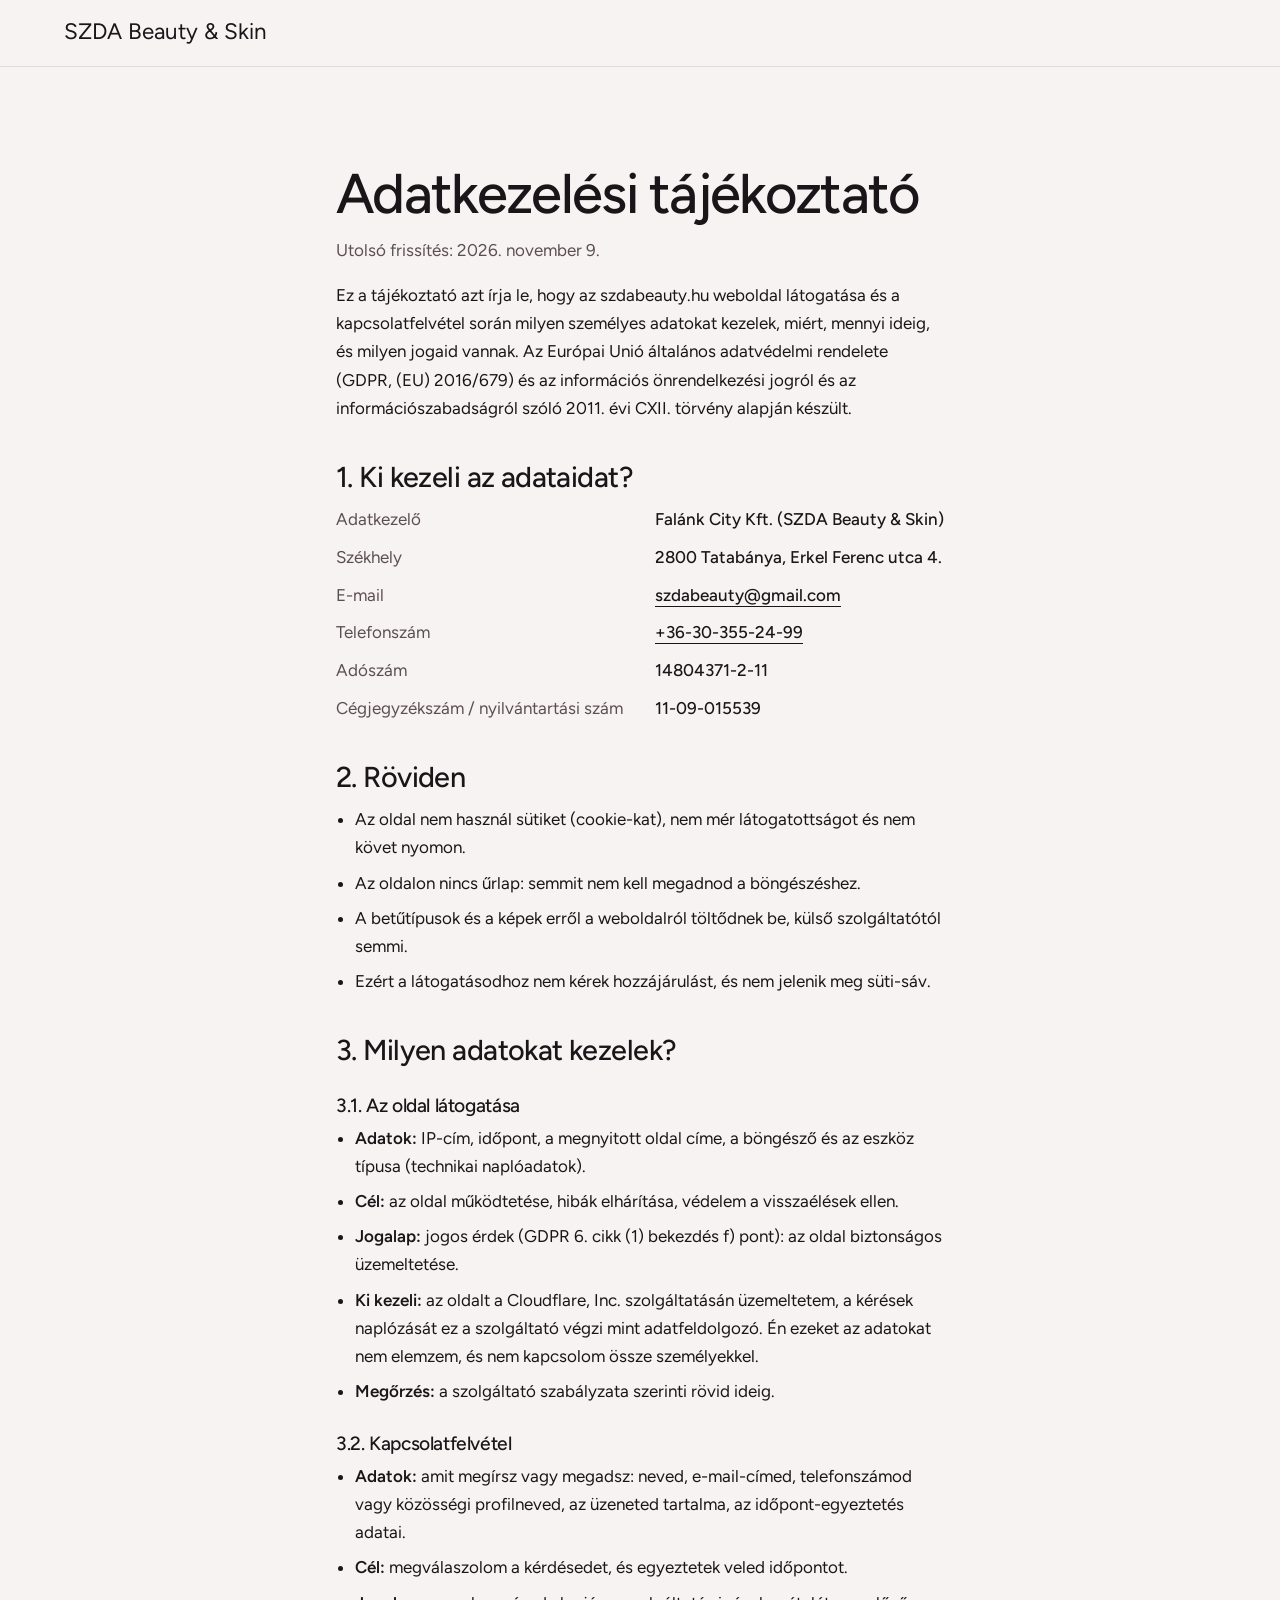
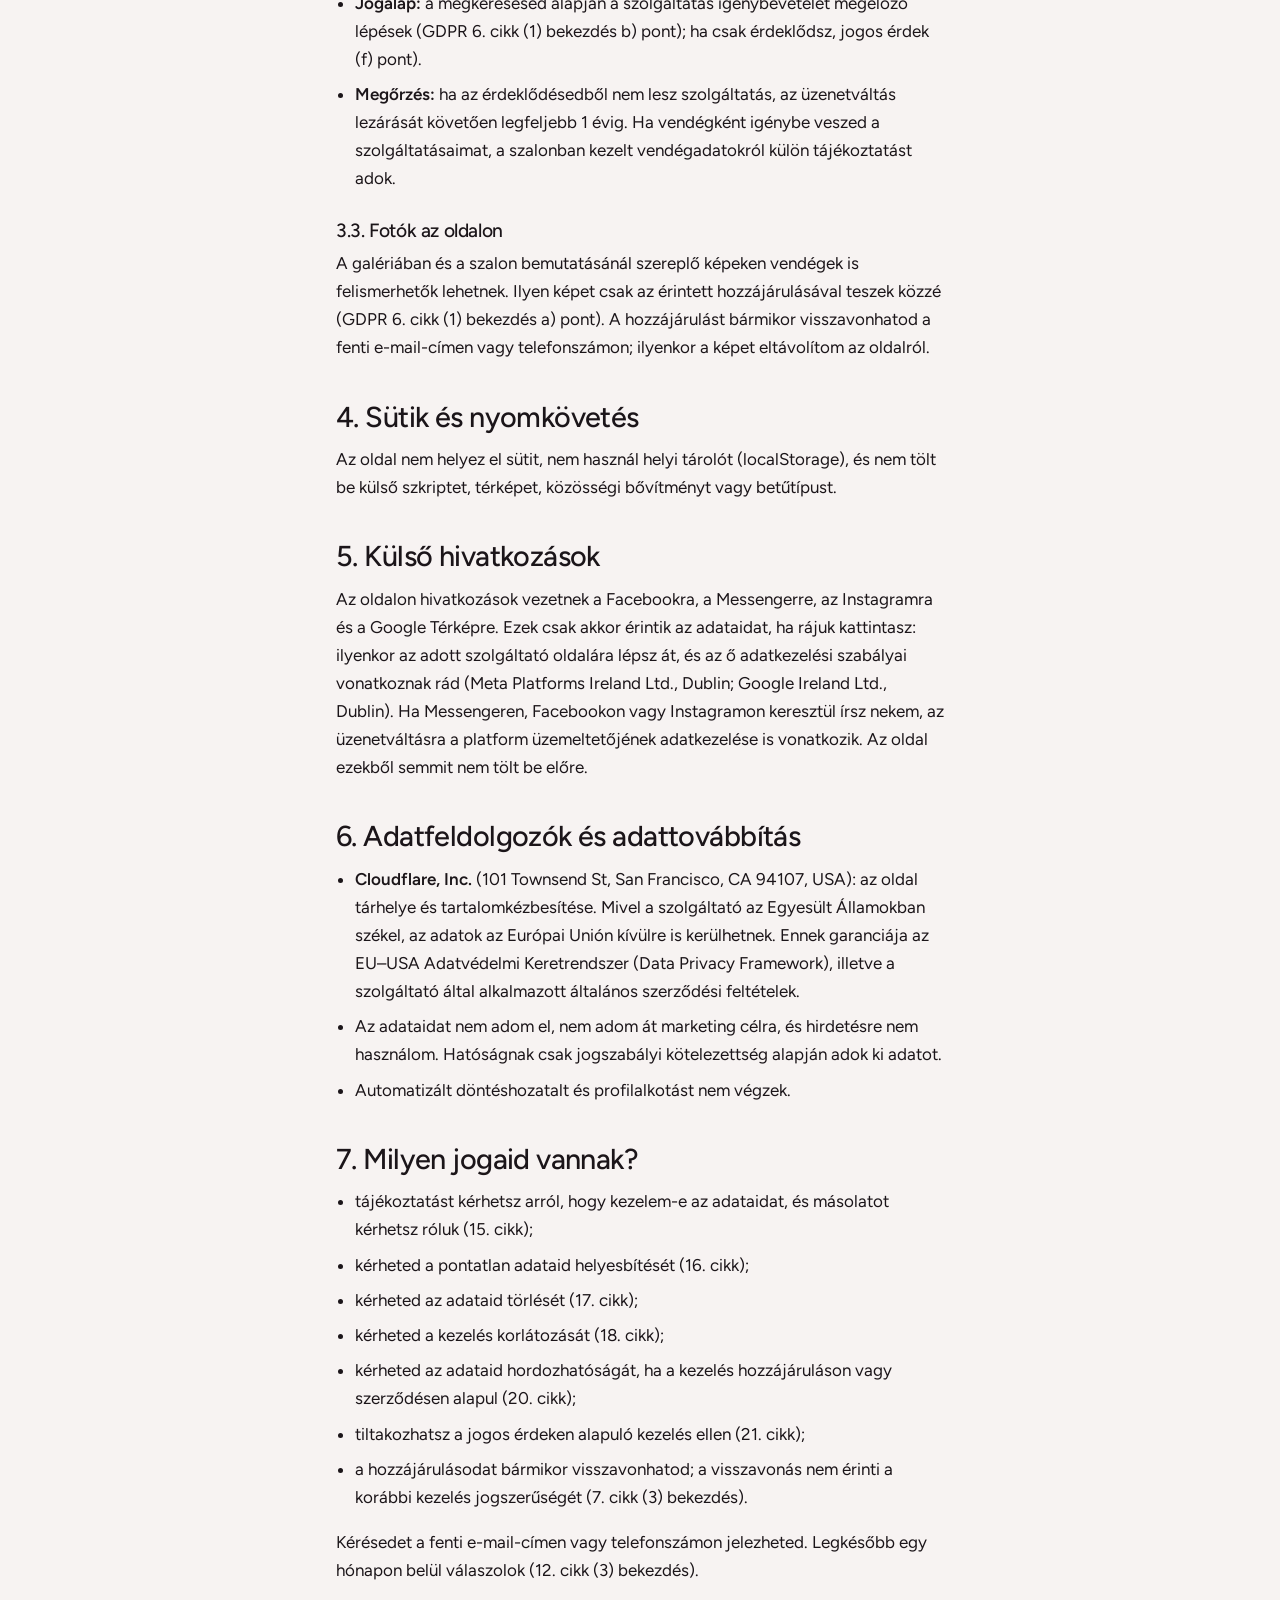
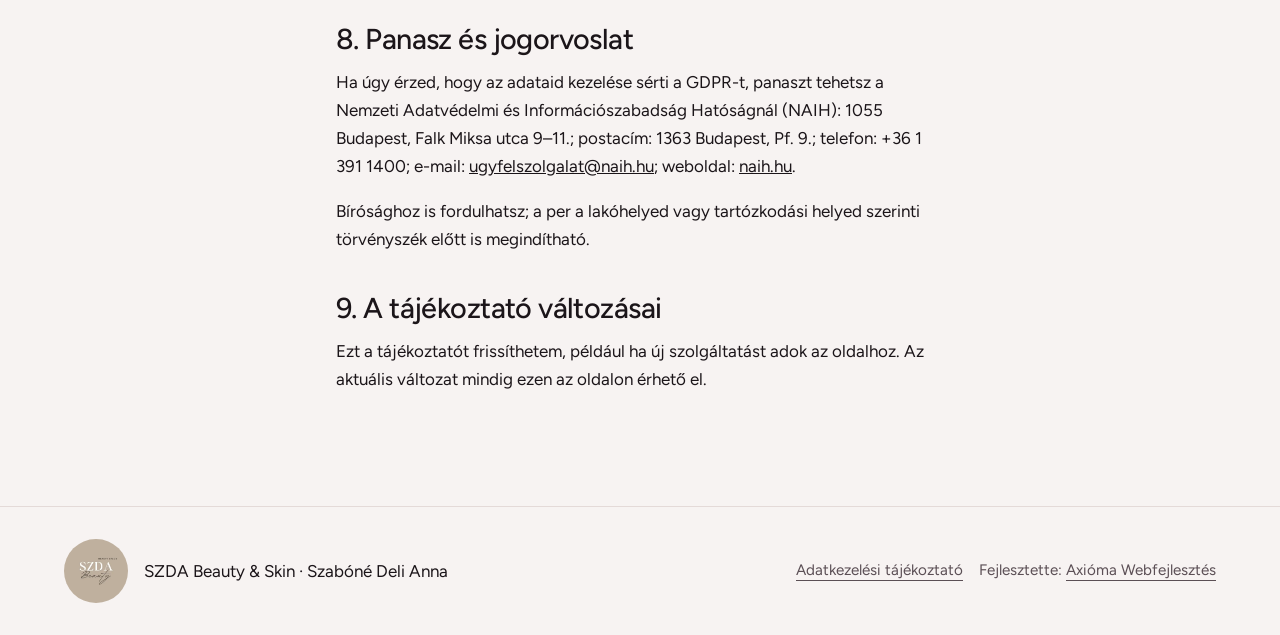
==== commit f9b5fd6c: "Company details from Anna" ====
--- a/adatkezeles.html
+++ b/adatkezeles.html
@@ -21,7 +21,7 @@
 
 <main id="tartalom" class="doc">
   <h1>Adatkezelési tájékoztató</h1>
-  <p class="meta">Utolsó frissítés: 2026. október 27.</p>
+  <p class="meta">Utolsó frissítés: 2026. november 9.</p>
 
   <p>Ez a tájékoztató azt írja le, hogy az szdabeauty.hu weboldal látogatása és a kapcsolatfelvétel során milyen személyes adatokat kezelek, miért, mennyi ideig, és milyen jogaid vannak. Az Európai Unió általános adatvédelmi rendelete (GDPR, (EU) 2016/679) és az információs önrendelkezési jogról és az információszabadságról szóló 2011. évi CXII. törvény alapján készült.</p>
 
@@ -29,7 +29,7 @@
   <!-- ADAT:ADATKEZELO:START -->
   <dl>
     <dt>Adatkezelő</dt>
-    <dd>Szabóné Deli Anna (SZDA Beauty &amp; Skin)</dd>
+    <dd>Falánk City Kft. (SZDA Beauty &amp; Skin)</dd>
     <dt>Székhely</dt>
     <dd>2800 Tatabánya, Erkel Ferenc utca 4.</dd>
     <dt>E-mail</dt>
@@ -37,9 +37,9 @@
     <dt>Telefonszám</dt>
     <dd><a href="tel:+36303552499">+36-30-355-24-99</a></dd>
     <dt>Adószám</dt>
-    <dd><mark class="todo">[még nincs megadva]</mark></dd>
-    <dt>Nyilvántartási szám</dt>
-    <dd><mark class="todo">[még nincs megadva]</mark></dd>
+    <dd>14804371-2-11</dd>
+    <dt>Cégjegyzékszám / nyilvántartási szám</dt>
+    <dd>11-09-015539</dd>
   </dl>
   <!-- ADAT:ADATKEZELO:END -->
 
@@ -67,7 +67,7 @@
     <li><b>Adatok:</b> amit megírsz vagy megadsz: neved, e-mail-címed, telefonszámod vagy közösségi profilneved, az üzeneted tartalma, az időpont-egyeztetés adatai.</li>
     <li><b>Cél:</b> megválaszolom a kérdésedet, és egyeztetek veled időpontot.</li>
     <li><b>Jogalap:</b> a megkeresésed alapján a szolgáltatás igénybevételét megelőző lépések (GDPR 6. cikk (1) bekezdés b) pont); ha csak érdeklődsz, jogos érdek (f) pont).</li>
-    <li><b>Megőrzés:</b> ha az érdeklődésedből nem lesz szolgáltatás, az üzenetváltás lezárását követően legfeljebb 1 évig <mark class="todo">[Anna: erősítse meg az időtartamot]</mark>. Ha vendégként igénybe veszed a szolgáltatásaimat, a szalonban kezelt vendégadatokról külön tájékoztatást adok.</li>
+    <li><b>Megőrzés:</b> ha az érdeklődésedből nem lesz szolgáltatás, az üzenetváltás lezárását követően legfeljebb 1 évig. Ha vendégként igénybe veszed a szolgáltatásaimat, a szalonban kezelt vendégadatokról külön tájékoztatást adok.</li>
   </ul>
 
   <h3>3.3. Fotók az oldalon</h3>
